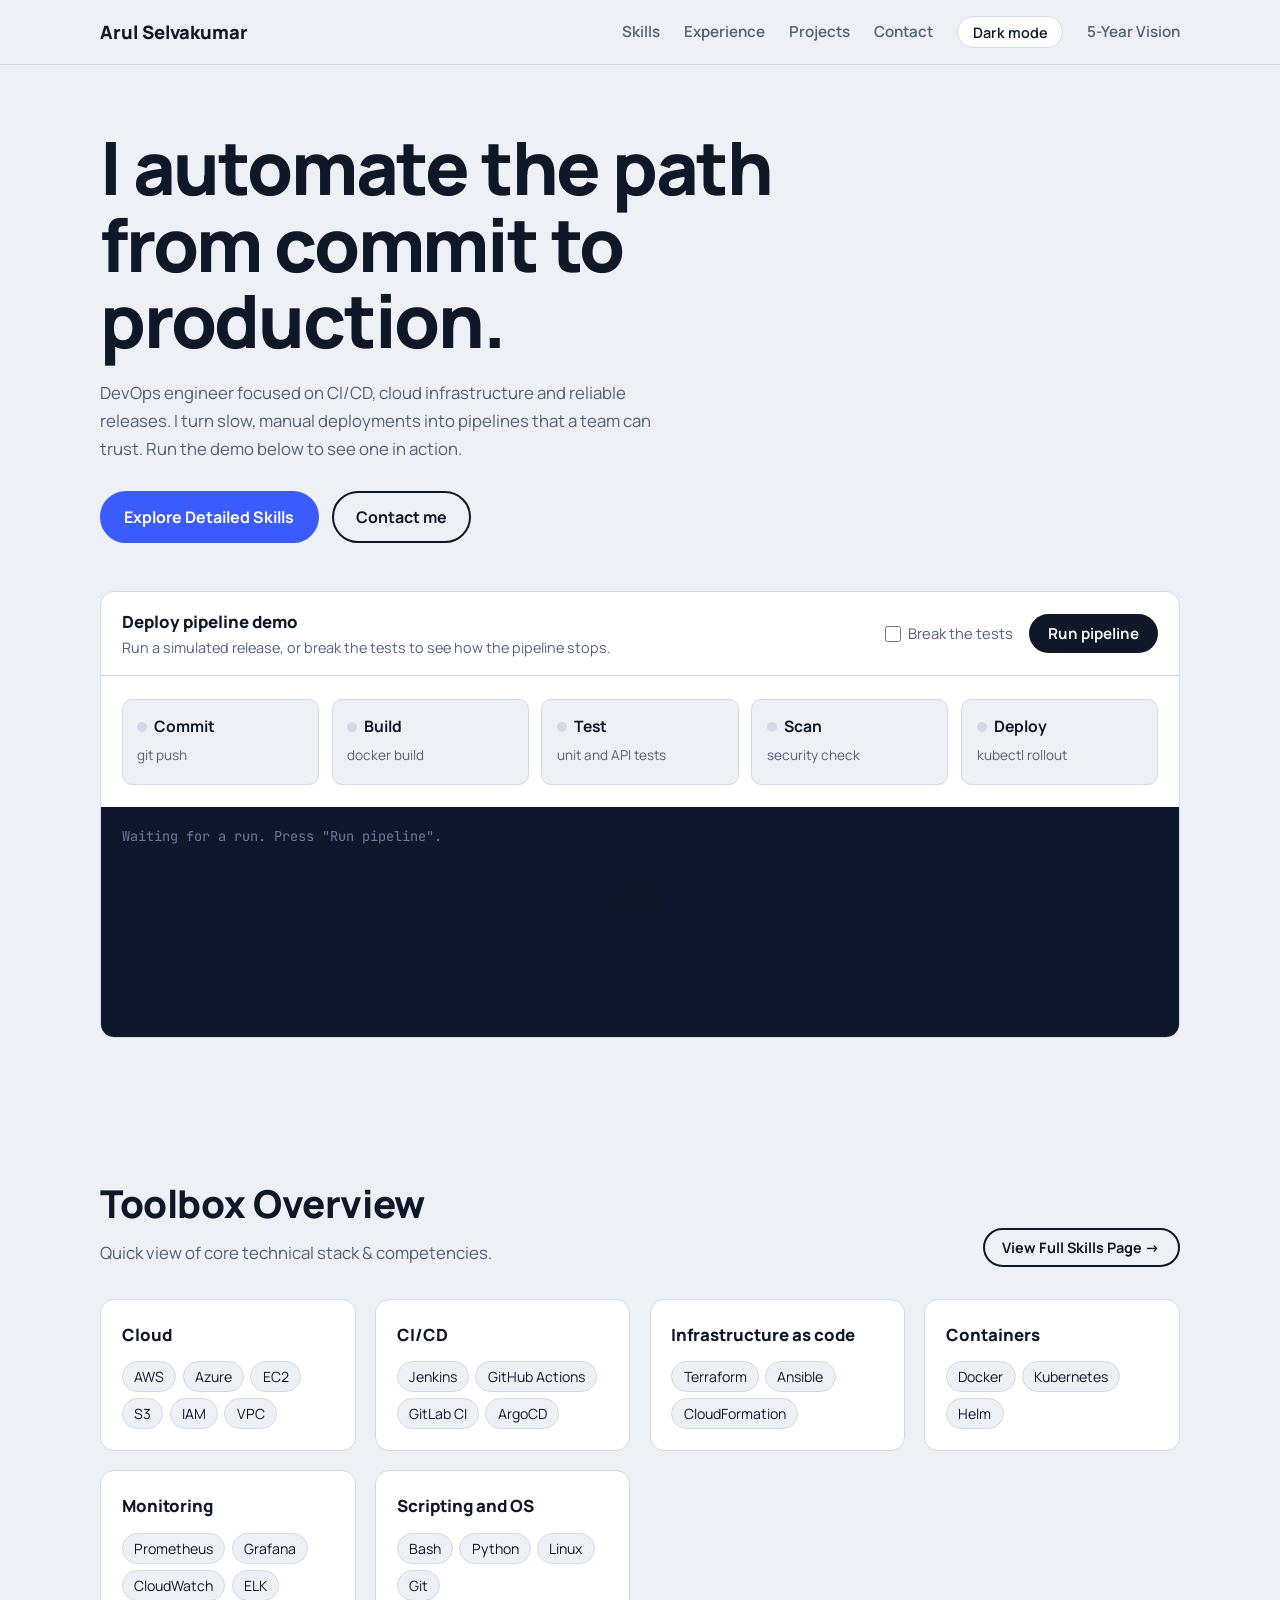
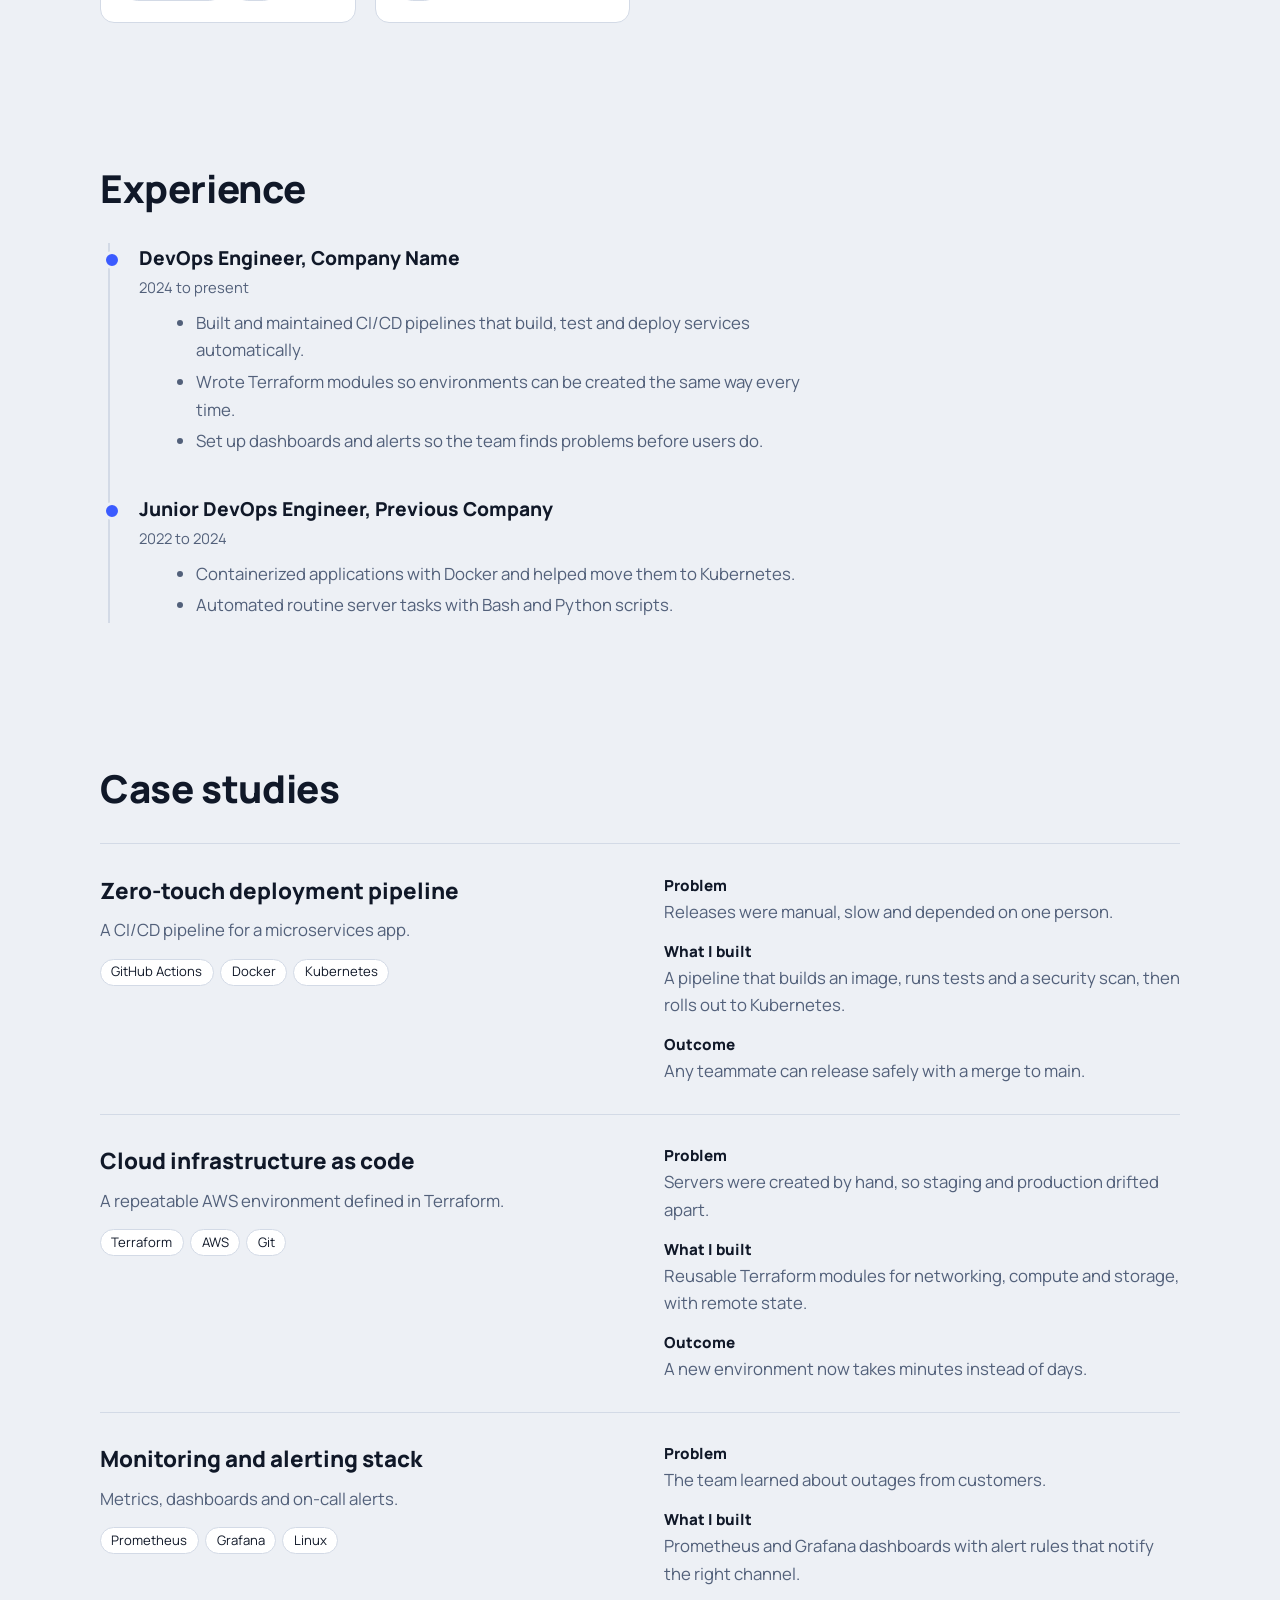
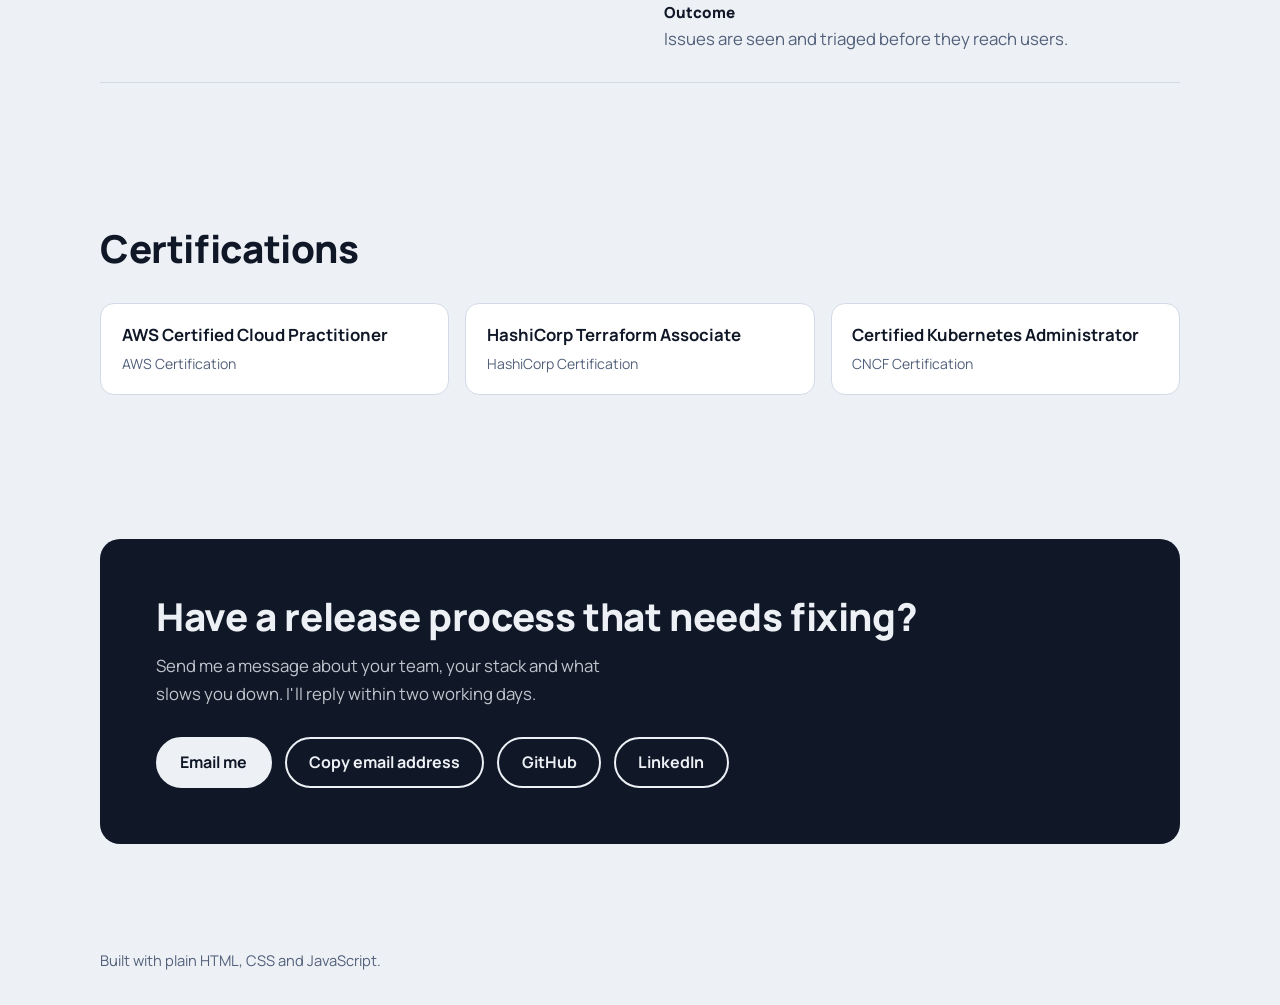
==== index.html @ d5ae449b "I added a 5 year roadmap to the portfolio" ====
<!DOCTYPE html>
<html lang="en">
<head>
  <meta charset="UTF-8" />
  <meta name="viewport" content="width=device-width, initial-scale=1" />
  <title>Arul Selvakumar | DevOps Engineer</title>

  <!-- Google Fonts: Manrope & JetBrains Mono -->
  <link rel="preconnect" href="https://fonts.googleapis.com" />
  <link rel="preconnect" href="https://fonts.gstatic.com" crossorigin />
  <link href="https://fonts.googleapis.com/css2?family=JetBrains+Mono:wght@400;500&family=Manrope:wght@400;500;600;800&display=swap" rel="stylesheet" />

  <!-- External Stylesheet -->
  <link rel="stylesheet" href="style.css" />
</head>

<body>
  <header>
    <div class="wrap bar">
      <a class="logo" href="index.html" id="logoName">Arul Selvakumar</a>
      <nav>
        <a class="hide-sm" href="skills.html">Skills</a>
        <a class="hide-sm" href="#experience">Experience</a>
        <a class="hide-sm" href="#projects">Projects</a>
        <a class="hide-sm" href="#contact">Contact</a>
        <button class="icon-btn" id="themeBtn" aria-label="Switch between light and dark theme">Dark mode</button>
        <a href="five-year-roadmap/five-year-roadmap.html">5-Year Vision</a>
      </nav>
    </div>
  </header>

  <main id="top">
    <!-- HERO + PIPELINE -->
    <section class="hero">
      <div class="wrap">
        <h1>I automate the path from commit to production.</h1>
        <p class="lead">DevOps engineer focused on CI/CD, cloud infrastructure and reliable releases. I turn slow, manual deployments into pipelines that a team can trust. Run the demo below to see one in action.</p>
        <div class="actions">
          <a class="btn primary" href="skills.html">Explore Detailed Skills</a>
          <a class="btn ghost" href="#contact">Contact me</a>
        </div>

        <div class="pipeline">
          <div class="pipe-head">
            <div>
              <h3>Deploy pipeline demo</h3>
              <p>Run a simulated release, or break the tests to see how the pipeline stops.</p>
            </div>
            <div class="pipe-controls">
              <label><input type="checkbox" id="breakTests" /> Break the tests</label>
              <button class="run" id="runBtn">Run pipeline</button>
            </div>
          </div>
          <ol class="stages" id="stages"></ol>
          <div class="log" id="log" role="log" aria-live="polite"><span class="log-empty">Waiting for a run. Press "Run pipeline".</span></div>
        </div>
      </div>
    </section>

    <!-- SKILLS OVERVIEW -->
    <section id="skills">
      <div class="wrap">
        <div style="display: flex; justify-content: space-between; align-items: flex-end; margin-bottom: 2rem;">
          <div>
            <h2>Toolbox Overview</h2>
            <p style="color: var(--muted); margin-top: -1.2rem;">Quick view of core technical stack & competencies.</p>
          </div>
          <a href="skills.html" class="btn ghost" style="padding: 0.5rem 1.1rem; font-size: 0.9rem;">View Full Skills Page &rarr;</a>
        </div>
        <div class="skills" id="skillGrid"></div>
      </div>
    </section>

    <!-- EXPERIENCE -->
    <section id="experience">
      <div class="wrap">
        <h2>Experience</h2>
        <div class="timeline" id="timeline"></div>
      </div>
    </section>

    <!-- PROJECTS -->
    <section id="projects">
      <div class="wrap">
        <h2>Case studies</h2>
        <div id="caseList"></div>
      </div>
    </section>

    <!-- CERTIFICATIONS -->
    <section id="certs">
      <div class="wrap">
        <h2>Certifications</h2>
        <div class="certs" id="certGrid"></div>
      </div>
    </section>

    <!-- CONTACT -->
    <section id="contact">
      <div class="wrap">
        <div class="contact-box">
          <h2>Have a release process that needs fixing?</h2>
          <p>Send me a message about your team, your stack and what slows you down. I'll reply within two working days.</p>
          <div class="actions">
            <a class="btn primary" id="mailBtn" href="mailto:you@example.com">Email me</a>
            <button class="btn ghost" id="copyBtn">Copy email address</button>
            <a class="btn ghost" href="https://github.com/your-username" target="_blank" rel="noopener">GitHub</a>
            <a class="btn ghost" href="https://linkedin.com/in/your-username" target="_blank" rel="noopener">LinkedIn</a>
          </div>
        </div>
      </div>
    </section>
  </main>

  <footer><div class="wrap">Built with plain HTML, CSS and JavaScript.</div></footer>
  <div class="toast" id="toast" role="status" aria-live="polite"></div>

  <!-- Shared Theme JS -->
  <script src="theme.js"></script>

  <!-- Page Logic Script -->
  <script>
    const profile = { name: "Arul Selvakumar", email: "you@example.com" };

    const skills = [
      { group: "Cloud", items: ["AWS", "Azure", "EC2", "S3", "IAM", "VPC"] },
      { group: "CI/CD", items: ["Jenkins", "GitHub Actions", "GitLab CI", "ArgoCD"] },
      { group: "Infrastructure as code", items: ["Terraform", "Ansible", "CloudFormation"] },
      { group: "Containers", items: ["Docker", "Kubernetes", "Helm"] },
      { group: "Monitoring", items: ["Prometheus", "Grafana", "CloudWatch", "ELK"] },
      { group: "Scripting and OS", items: ["Bash", "Python", "Linux", "Git"] }
    ];

    const jobs = [
      {
        role: "DevOps Engineer", company: "Company Name", when: "2024 to present",
        points: [
          "Built and maintained CI/CD pipelines that build, test and deploy services automatically.",
          "Wrote Terraform modules so environments can be created the same way every time.",
          "Set up dashboards and alerts so the team finds problems before users do."
        ]
      },
      {
        role: "Junior DevOps Engineer", company: "Previous Company", when: "2022 to 2024",
        points: [
          "Containerized applications with Docker and helped move them to Kubernetes.",
          "Automated routine server tasks with Bash and Python scripts."
        ]
      }
    ];

    const cases = [
      {
        title: "Zero-touch deployment pipeline",
        summary: "A CI/CD pipeline for a microservices app.",
        problem: "Releases were manual, slow and depended on one person.",
        solution: "A pipeline that builds an image, runs tests and a security scan, then rolls out to Kubernetes.",
        result: "Any teammate can release safely with a merge to main.",
        tags: ["GitHub Actions", "Docker", "Kubernetes"]
      },
      {
        title: "Cloud infrastructure as code",
        summary: "A repeatable AWS environment defined in Terraform.",
        problem: "Servers were created by hand, so staging and production drifted apart.",
        solution: "Reusable Terraform modules for networking, compute and storage, with remote state.",
        result: "A new environment now takes minutes instead of days.",
        tags: ["Terraform", "AWS", "Git"]
      },
      {
        title: "Monitoring and alerting stack",
        summary: "Metrics, dashboards and on-call alerts.",
        problem: "The team learned about outages from customers.",
        solution: "Prometheus and Grafana dashboards with alert rules that notify the right channel.",
        result: "Issues are seen and triaged before they reach users.",
        tags: ["Prometheus", "Grafana", "Linux"]
      }
    ];

    const certs = [
      { name: "AWS Certified Cloud Practitioner", meta: "AWS Certification" },
      { name: "HashiCorp Terraform Associate", meta: "HashiCorp Certification" },
      { name: "Certified Kubernetes Administrator", meta: "CNCF Certification" }
    ];

    /* Render Content */
    document.title = `${profile.name} | DevOps Engineer`;
    document.getElementById("logoName").textContent = profile.name;
    document.getElementById("mailBtn").href = "mailto:" + profile.email;

    document.getElementById("skillGrid").innerHTML = skills.map(s => `
      <div class="skill-group">
        <h3>${s.group}</h3>
        <ul>${s.items.map(i => `<li>${i}</li>`).join("")}</ul>
      </div>`).join("");

    document.getElementById("timeline").innerHTML = jobs.map(j => `
      <article class="job">
        <h3>${j.role}, ${j.company}</h3>
        <div class="when">${j.when}</div>
        <ul>${j.points.map(p => `<li>${p}</li>`).join("")}</ul>
      </article>`).join("");

    document.getElementById("caseList").innerHTML = cases.map(c => `
      <article class="case">
        <div>
          <h3>${c.title}</h3>
          <p>${c.summary}</p>
          <div class="tags">${c.tags.map(t => `<span class="tag">${t}</span>`).join("")}</div>
        </div>
        <dl>
          <div><dt>Problem</dt><dd>${c.problem}</dd></div>
          <div><dt>What I built</dt><dd>${c.solution}</dd></div>
          <div><dt>Outcome</dt><dd>${c.result}</dd></div>
        </dl>
      </article>`).join("");

    document.getElementById("certGrid").innerHTML = certs.map(c => `
      <div class="cert"><b>${c.name}</b><br><small>${c.meta}</small></div>`).join("");

    /* Pipeline Runner Logic */
    const stages = [
      { name: "Commit", note: "git push", logs: ["Push received on branch main", "Webhook triggered the pipeline"] },
      { name: "Build", note: "docker build", logs: ["Pulling base image", "Installing dependencies", "Image built: app:1.4.2"] },
      { name: "Test", note: "unit and API tests", logs: ["Running 48 unit tests", "Running 12 API tests"], failLog: "3 tests failed: checkout_total, login_timeout, cart_empty" },
      { name: "Scan", note: "security check", logs: ["Scanning image for vulnerabilities", "No critical issues found"] },
      { name: "Deploy", note: "kubectl rollout", logs: ["Applying manifests to the cluster", "Rolling update: 3 of 3 pods ready", "Health check passed"] }
    ];

    const stageList = document.getElementById("stages");
    const logBox = document.getElementById("log");
    const runBtn = document.getElementById("runBtn");
    const breakBox = document.getElementById("breakTests");

    function drawStages() {
      stageList.innerHTML = stages.map((s, i) => `
        <li class="stage" data-state="idle" id="stage-${i}">
          <b><span class="dot"></span>${s.name}</b>
          <span>${s.note}</span>
        </li>`).join("");
    }

    const sleep = ms => new Promise(r => setTimeout(r, ms));
    let startTime = 0;

    function log(text, kind = "") {
      const secs = ((Date.now() - startTime) / 1000).toFixed(1).padStart(4, "0");
      const line = document.createElement("div");
      line.innerHTML = `<span class="t">[${secs}s]</span><span class="${kind}">${text}</span>`;
      logBox.appendChild(line);
      logBox.scrollTop = logBox.scrollHeight;
    }

    const setState = (i, state) => document.getElementById("stage-" + i).dataset.state = state;

    async function runPipeline() {
      runBtn.disabled = true;
      drawStages();
      logBox.innerHTML = "";
      startTime = Date.now();
      log("Pipeline started");

      for (let i = 0; i < stages.length; i++) {
        const s = stages[i];
        setState(i, "running");
        log(`Stage: ${s.name}`, "warn");

        for (const line of s.logs) { await sleep(450); log(line); }

        if (s.name === "Test" && breakBox.checked) {
          await sleep(450);
          log(s.failLog, "err");
          setState(i, "failed");
          for (let j = i + 1; j < stages.length; j++) setState(j, "skipped");
          log("Pipeline stopped. Nothing was deployed.", "err");
          log("Alert sent to the on-call channel", "warn");
          runBtn.disabled = false;
          return;
        }
        await sleep(300);
        setState(i, "success");
        log(`${s.name} passed`, "ok");
      }
      log("Release complete. Version 1.4.2 is live.", "ok");
      runBtn.disabled = false;
    }

    runBtn.addEventListener("click", runPipeline);
    drawStages();

    /* Copy Email Toast */
    const toast = document.getElementById("toast");
    function showToast(msg) {
      toast.textContent = msg;
      toast.classList.add("show");
      setTimeout(() => toast.classList.remove("show"), 2200);
    }
    document.getElementById("copyBtn").addEventListener("click", async () => {
      try {
        await navigator.clipboard.writeText(profile.email);
        showToast("Email address copied");
      } catch (e) {
        showToast("Copy failed. Please copy it manually: " + profile.email);
      }
    });
  </script>
</body>
</html>
---- style.css ----
/* ---------- 1. Design tokens ---------- */
:root {
  --bg: #EDF0F5;
  --surface: #FFFFFF;
  --ink: #101828;
  --muted: #52607A;
  --line: #D3DAE6;
  --brand: #3B5BFF;
  --brand-light: #EEF2FF;
  --ok: #12A150;
  --warn: #E8A317;
  --bad: #D92D20;
  --log-bg: #0F172A;
  --log-ink: #D6E2F5;
  --radius: 14px;
  --sans: "Manrope", "Segoe UI", system-ui, sans-serif;
  --mono: "JetBrains Mono", ui-monospace, Consolas, monospace;
}
[data-theme="dark"] {
  --bg: #0B1120;
  --surface: #131C31;
  --ink: #E6ECF8;
  --muted: #96A3C0;
  --line: #25314F;
  --brand: #8AA0FF;
  --brand-light: #1E293B;
  --log-bg: #060B17;
}

/* ---------- 2. Base ---------- */
* { box-sizing: border-box; margin: 0; }
html { scroll-behavior: smooth; }
body { background: var(--bg); color: var(--ink); font-family: var(--sans); font-size: 1.05rem; line-height: 1.65; transition: background .3s, color .3s; }
a { color: inherit; }
:focus-visible { outline: 3px solid var(--brand); outline-offset: 3px; border-radius: 6px; }
.wrap { width: min(1080px, 100% - 2.5rem); margin-inline: auto; }
section { padding-block: 4.5rem; }
h2 { font-size: clamp(1.7rem, 4vw, 2.4rem); font-weight: 800; line-height: 1.15; margin-bottom: 2rem; letter-spacing: -0.01em; }
h3 { font-weight: 800; }

/* ---------- 3. Header ---------- */
header { position: sticky; top: 0; z-index: 10; background: color-mix(in srgb, var(--bg) 88%, transparent); backdrop-filter: blur(10px); border-bottom: 1px solid var(--line); }
.bar { display: flex; align-items: center; justify-content: space-between; height: 64px; }
.logo { font-weight: 800; text-decoration: none; font-size: 1.15rem; }
nav { display: flex; align-items: center; gap: 1.5rem; }
nav a { text-decoration: none; color: var(--muted); font-weight: 600; font-size: .95rem; }
nav a:hover, nav a.active { color: var(--ink); }
nav a.active { border-bottom: 2px solid var(--brand); padding-bottom: 2px; }
.icon-btn { border: 1px solid var(--line); background: var(--surface); color: var(--ink); border-radius: 999px; padding: .35rem .9rem; font: 600 .9rem var(--sans); cursor: pointer; }

/* ---------- 4. Hero ---------- */
.hero { padding-top: 4rem; }
.hero h1 { font-size: clamp(2.4rem, 6.5vw, 4.6rem); font-weight: 800; line-height: 1.04; letter-spacing: -0.03em; max-width: 16ch; }
.hero .lead { color: var(--muted); max-width: 56ch; margin-top: 1.3rem; }
.actions { display: flex; flex-wrap: wrap; gap: .8rem; margin-top: 1.8rem; }
.btn { display: inline-block; text-decoration: none; cursor: pointer; font: 700 1rem var(--sans); padding: .8rem 1.4rem; border-radius: 999px; border: 2px solid var(--ink); transition: transform .15s; }
.btn:hover { transform: translateY(-2px); }
.btn.primary { background: var(--brand); border-color: var(--brand); color: #fff; }
[data-theme="dark"] .btn.primary { color: #0B1120; }
.btn.ghost { background: transparent; color: var(--ink); }

/* ---------- 5. Pipeline runner ---------- */
.pipeline { margin-top: 3rem; background: var(--surface); border: 1px solid var(--line); border-radius: var(--radius); overflow: hidden; }
.pipe-head { display: flex; flex-wrap: wrap; gap: 1rem; align-items: center; justify-content: space-between; padding: 1rem 1.3rem; border-bottom: 1px solid var(--line); }
.pipe-head h3 { font-size: 1.05rem; }
.pipe-head p { color: var(--muted); font-size: .9rem; }
.pipe-controls { display: flex; align-items: center; gap: 1rem; flex-wrap: wrap; }
.pipe-controls label { display: flex; gap: .4rem; align-items: center; font-size: .92rem; color: var(--muted); cursor: pointer; }
.pipe-controls input { accent-color: var(--bad); width: 1rem; height: 1rem; }
.run { background: var(--ink); color: var(--bg); border: 0; border-radius: 999px; padding: .55rem 1.2rem; font: 700 .95rem var(--sans); cursor: pointer; }
.run:disabled { opacity: .5; cursor: wait; }

.stages { list-style: none; padding: 1.4rem 1.3rem; display: grid; grid-template-columns: repeat(5, 1fr); gap: .8rem; }
.stage { position: relative; padding: .9rem .9rem 1rem; border: 1.5px solid var(--line); border-radius: 10px; background: var(--bg); transition: border-color .25s, background .25s; }
.stage b { display: block; font-size: .98rem; }
.stage span { font-size: .85rem; color: var(--muted); }
.stage .dot { display: inline-block; width: 10px; height: 10px; border-radius: 50%; background: var(--line); margin-right: .45rem; }
.stage[data-state="running"] { border-color: var(--warn); }
.stage[data-state="running"] .dot { background: var(--warn); animation: pulse 1s infinite; }
.stage[data-state="success"] { border-color: var(--ok); }
.stage[data-state="success"] .dot { background: var(--ok); }
.stage[data-state="failed"] { border-color: var(--bad); background: color-mix(in srgb, var(--bad) 8%, var(--bg)); }
.stage[data-state="failed"] .dot { background: var(--bad); }
.stage[data-state="skipped"] { opacity: .5; }
@keyframes pulse { 50% { opacity: .3; } }

.log { background: var(--log-bg); color: var(--log-ink); font: 400 .85rem/1.7 var(--mono); padding: 1.1rem 1.3rem; height: 230px; overflow-y: auto; }
.log .t { color: #6B7A99; margin-right: .7rem; }
.log .ok { color: #4ADE80; } .log .err { color: #F87171; } .log .warn { color: #FBBF24; }
.log-empty { color: #6B7A99; }

/* ---------- 6. Skills (Home overview) ---------- */
.skills { display: grid; grid-template-columns: repeat(auto-fit, minmax(220px, 1fr)); gap: 1.2rem; }
.skill-group { background: var(--surface); border: 1px solid var(--line); border-radius: var(--radius); padding: 1.3rem; }
.skill-group h3 { font-size: 1.05rem; margin-bottom: .8rem; }
.skill-group ul { list-style: none; padding: 0; display: flex; flex-wrap: wrap; gap: .4rem; }
.skill-group li { font-size: .88rem; padding: .18rem .7rem; border: 1px solid var(--line); border-radius: 999px; background: var(--bg); }

/* ---------- 7. Detailed Skills Page Specific Styles ---------- */
.page-header { padding-top: 3.5rem; padding-bottom: 2rem; border-bottom: 1px solid var(--line); margin-bottom: 2.5rem; }
.page-header h1 { font-size: clamp(2.2rem, 5vw, 3.5rem); font-weight: 800; letter-spacing: -0.02em; }
.page-header p { color: var(--muted); max-width: 65ch; margin-top: 0.8rem; font-size: 1.1rem; }

.skills-stats { display: grid; grid-template-columns: repeat(auto-fit, minmax(180px, 1fr)); gap: 1.2rem; margin-block: 2rem; }
.stat-card { background: var(--surface); border: 1px solid var(--line); border-radius: var(--radius); padding: 1.2rem 1.4rem; text-align: left; }
.stat-card .num { font-size: 2.2rem; font-weight: 800; color: var(--brand); line-height: 1.1; }
.stat-card .label { font-size: .9rem; color: var(--muted); font-weight: 600; margin-top: .3rem; }

.controls-bar { display: flex; flex-wrap: wrap; gap: 1rem; align-items: center; justify-content: space-between; margin-bottom: 2.5rem; background: var(--surface); border: 1px solid var(--line); padding: 1rem 1.2rem; border-radius: var(--radius); }
.filter-tags { display: flex; flex-wrap: wrap; gap: .5rem; }
.filter-btn { border: 1px solid var(--line); background: var(--bg); color: var(--ink); border-radius: 999px; padding: .4rem 1rem; font: 600 .88rem var(--sans); cursor: pointer; transition: all .2s; }
.filter-btn:hover, .filter-btn.active { background: var(--ink); color: var(--bg); border-color: var(--ink); }

.search-box { display: flex; align-items: center; gap: .5rem; background: var(--bg); border: 1px solid var(--line); border-radius: 999px; padding: .4rem .9rem; width: min(300px, 100%); }
.search-box input { border: 0; background: transparent; color: var(--ink); font: inherit; font-size: .9rem; width: 100%; outline: none; }

.skills-grid-detailed { display: grid; grid-template-columns: repeat(auto-fit, minmax(320px, 1fr)); gap: 1.5rem; }
.detail-card { background: var(--surface); border: 1px solid var(--line); border-radius: var(--radius); padding: 1.6rem; display: flex; flex-direction: column; justify-content: space-between; transition: transform .2s, border-color .2s; }
.detail-card:hover { transform: translateY(-3px); border-color: var(--brand); }
.card-top { margin-bottom: 1.2rem; }
.card-meta { display: flex; align-items: center; justify-content: space-between; margin-bottom: .8rem; }
.cat-badge { font-size: .78rem; font-weight: 700; text-transform: uppercase; letter-spacing: .05em; padding: .2rem .65rem; border-radius: 6px; background: color-mix(in srgb, var(--brand) 12%, var(--surface)); color: var(--brand); }
.level-badge { font-size: .8rem; font-weight: 600; color: var(--muted); }
.detail-card h3 { font-size: 1.35rem; margin-bottom: .4rem; }
.detail-card p { color: var(--muted); font-size: .95rem; margin-bottom: 1.2rem; }

.prof-wrapper { margin-block: 1rem; }
.prof-header { display: flex; justify-content: space-between; font-size: .85rem; font-weight: 600; color: var(--muted); margin-bottom: .4rem; }
.prof-bar { height: 7px; background: var(--line); border-radius: 999px; overflow: hidden; }
.prof-fill { height: 100%; background: var(--brand); border-radius: 999px; transition: width 0.6s ease; }

.sub-tags { display: flex; flex-wrap: wrap; gap: .4rem; margin-top: 1rem; }
.sub-tag { font-size: .82rem; font-weight: 500; padding: .2rem .65rem; border-radius: 999px; background: var(--bg); border: 1px solid var(--line); }

.code-box { margin-top: 1.2rem; background: var(--log-bg); color: var(--log-ink); border-radius: 8px; padding: .8rem 1rem; font: 400 .8rem/1.5 var(--mono); overflow-x: auto; }
.code-box .comment { color: #6B7A99; }
.code-box .kw { color: #8AA0FF; font-weight: 600; }
.code-box .str { color: #4ADE80; }

/* ---------- 8. Experience timeline ---------- */
.timeline { border-left: 2px solid var(--line); margin-left: .5rem; padding-left: 1.8rem; display: grid; gap: 2.2rem; }
.job { position: relative; }
.job::before { content: ""; position: absolute; left: calc(-1.8rem - 7px); top: .5rem; width: 12px; height: 12px; border-radius: 50%; background: var(--brand); border: 3px solid var(--bg); box-sizing: content-box; }
.job h3 { font-size: 1.2rem; }
.job .when { color: var(--muted); font-size: .92rem; }
.job ul { margin: .6rem 0 0 1.1rem; color: var(--muted); }
.job li { margin-bottom: .25rem; max-width: 62ch; }

/* ---------- 9. Case studies ---------- */
.case { display: grid; grid-template-columns: 1fr 1fr; gap: 1.5rem 3rem; padding: 1.8rem 0; border-top: 1px solid var(--line); }
.case:last-child { border-bottom: 1px solid var(--line); }
.case h3 { font-size: 1.4rem; margin-bottom: .4rem; }
.case p { color: var(--muted); }
.case dl { display: grid; gap: .8rem; }
.case dt { font-weight: 800; font-size: .95rem; }
.case dd { margin: 0; color: var(--muted); }
.tags { display: flex; flex-wrap: wrap; gap: .4rem; margin-top: .9rem; }
.tag { font-size: .82rem; padding: .12rem .65rem; border-radius: 999px; background: var(--surface); border: 1px solid var(--line); }

/* ---------- 10. Certifications and contact ---------- */
.certs { display: grid; grid-template-columns: repeat(auto-fit, minmax(240px, 1fr)); gap: 1rem; }
.cert { background: var(--surface); border: 1px solid var(--line); border-radius: var(--radius); padding: 1.1rem 1.3rem; }
.cert small { color: var(--muted); }
.contact-box { background: var(--ink); color: var(--bg); border-radius: 20px; padding: clamp(1.8rem, 5vw, 3.5rem); }
.contact-box h2 { margin-bottom: .8rem; }
.contact-box p { opacity: .8; max-width: 48ch; }
.contact-box .actions .btn { border-color: var(--bg); }
.contact-box .btn.primary { background: var(--bg); color: var(--ink); }
.contact-box .btn.ghost { color: var(--bg); }
footer { padding: 2rem 0; color: var(--muted); font-size: .92rem; }

.toast { position: fixed; bottom: 1.5rem; left: 50%; transform: translate(-50%, 150%); background: var(--ink); color: var(--bg); padding: .8rem 1.3rem; border-radius: 999px; transition: transform .3s; z-index: 20; }
.toast.show { transform: translate(-50%, 0); }

/* ---------- 11. Responsive ---------- */
@media (max-width: 860px) { .stages { grid-template-columns: 1fr 1fr; } .case { grid-template-columns: 1fr; gap: 1rem; } .controls-bar { flex-direction: column; align-items: stretch; } }
@media (max-width: 640px) { nav a.hide-sm { display: none; } section { padding-block: 3.2rem; } .stages { grid-template-columns: 1fr; } .skills-grid-detailed { grid-template-columns: 1fr; } }
@media (prefers-reduced-motion: reduce) { * { animation: none !important; transition: none !important; } html { scroll-behavior: auto; } }
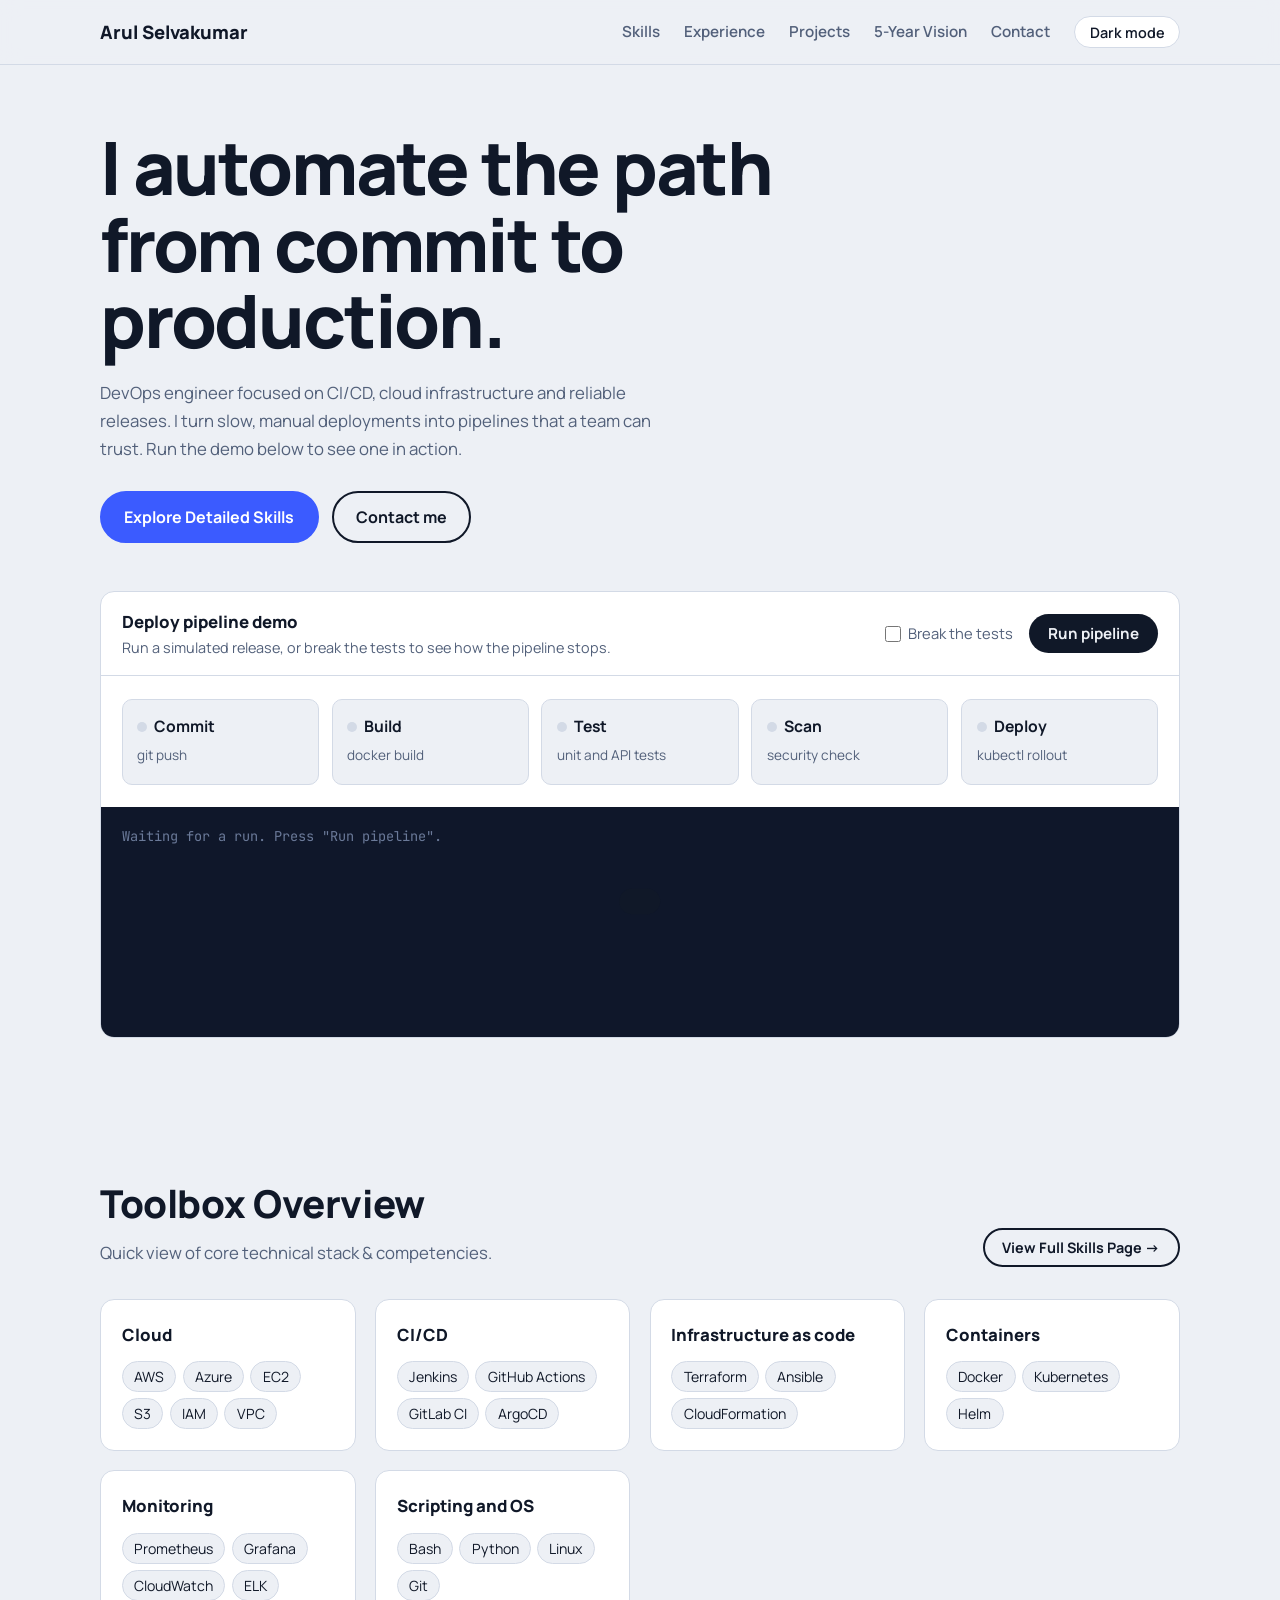
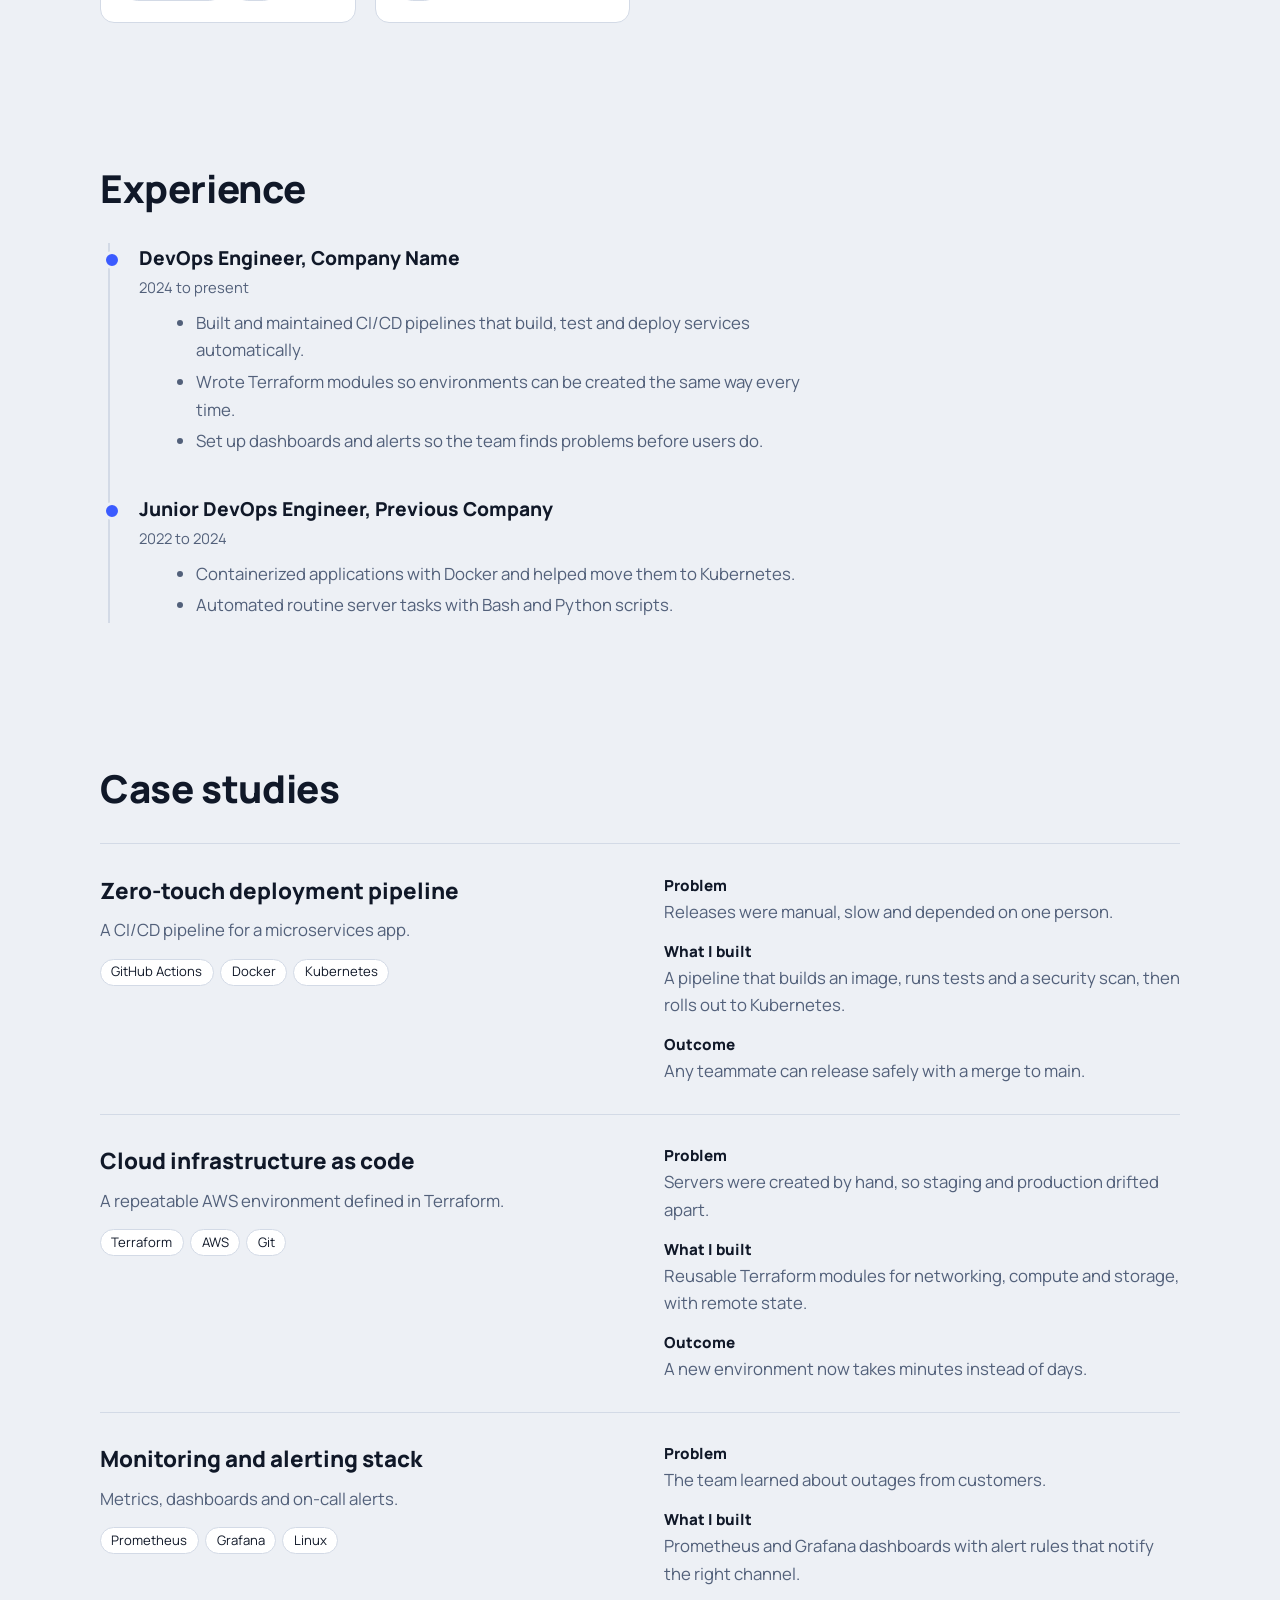
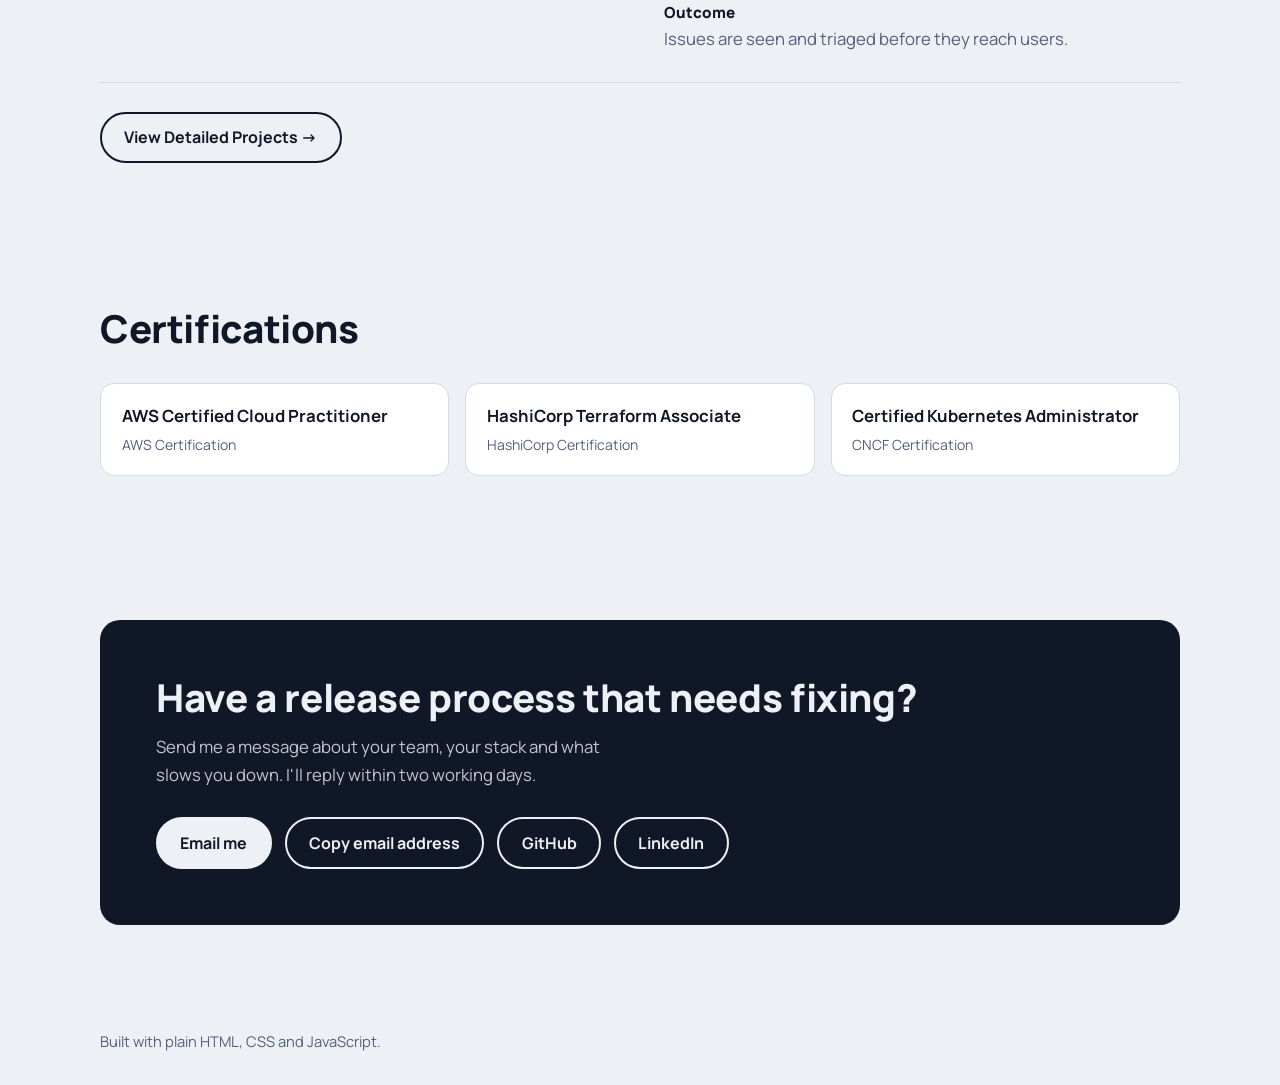
==== commit 83ec1437: "I have modified the 5 year roadmap and added the detailed project page" ====
--- a/index.html
+++ b/index.html
@@ -22,9 +22,9 @@
         <a class="hide-sm" href="skills.html">Skills</a>
         <a class="hide-sm" href="#experience">Experience</a>
         <a class="hide-sm" href="#projects">Projects</a>
+        <a href="five-year-roadmap/five-year-roadmap.html">5-Year Vision</a>
         <a class="hide-sm" href="#contact">Contact</a>
         <button class="icon-btn" id="themeBtn" aria-label="Switch between light and dark theme">Dark mode</button>
-        <a href="five-year-roadmap/five-year-roadmap.html">5-Year Vision</a>
       </nav>
     </div>
   </header>
@@ -84,6 +84,11 @@
       <div class="wrap">
         <h2>Case studies</h2>
         <div id="caseList"></div>
+        <div class="actions">
+      <a href="projects/projects.html" class="btn ghost">
+        View Detailed Projects &rarr;
+      </a>
+    </div>
       </div>
     </section>
 
--- a/style.css
+++ b/style.css
@@ -157,6 +157,57 @@
 .tags { display: flex; flex-wrap: wrap; gap: .4rem; margin-top: .9rem; }
 .tag { font-size: .82rem; padding: .12rem .65rem; border-radius: 999px; background: var(--surface); border: 1px solid var(--line); }
 
+/* ---------- Detailed Projects Page ---------- */
+
+.project-detail {
+  display: grid;
+  grid-template-columns: 70px 1fr;
+  gap: 1.5rem;
+  padding: 2.5rem 0;
+  border-top: 1px solid var(--line);
+}
+
+.project-detail:last-of-type {
+  border-bottom: 1px solid var(--line);
+}
+
+.project-number {
+  font: 500 1rem var(--mono);
+  color: var(--brand);
+  padding-top: .4rem;
+}
+
+.project-content h2 {
+  font-size: clamp(1.7rem, 4vw, 2.4rem);
+  margin-bottom: .7rem;
+}
+
+.project-summary {
+  color: var(--muted);
+  max-width: 65ch;
+}
+
+.project-sections {
+  display: grid;
+  grid-template-columns: repeat(3, 1fr);
+  gap: 2rem;
+  margin-top: 2rem;
+}
+
+.project-sections h3 {
+  font-size: .95rem;
+  margin-bottom: .35rem;
+}
+
+.project-sections p {
+  color: var(--muted);
+  font-size: .95rem;
+}
+
+.project-back {
+  margin-top: 2rem;
+}
+
 /* ---------- 10. Certifications and contact ---------- */
 .certs { display: grid; grid-template-columns: repeat(auto-fit, minmax(240px, 1fr)); gap: 1rem; }
 .cert { background: var(--surface); border: 1px solid var(--line); border-radius: var(--radius); padding: 1.1rem 1.3rem; }
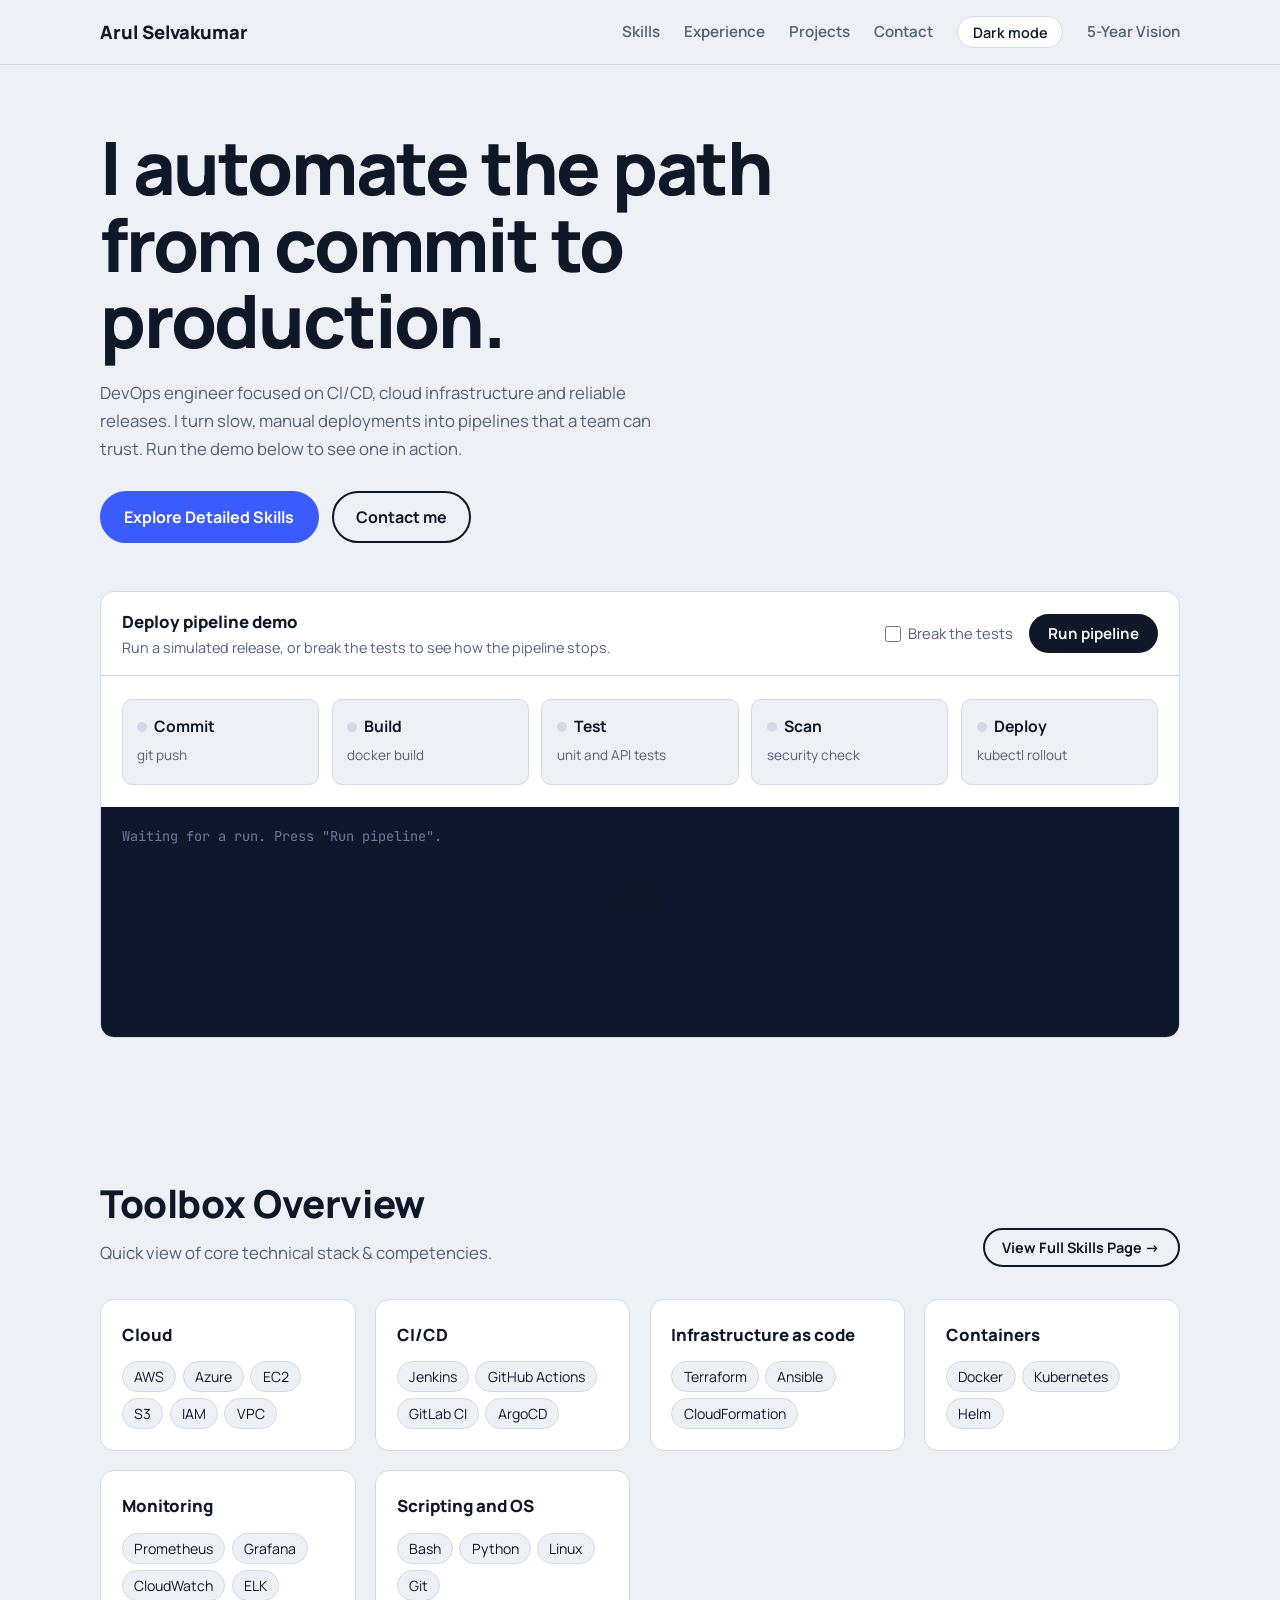
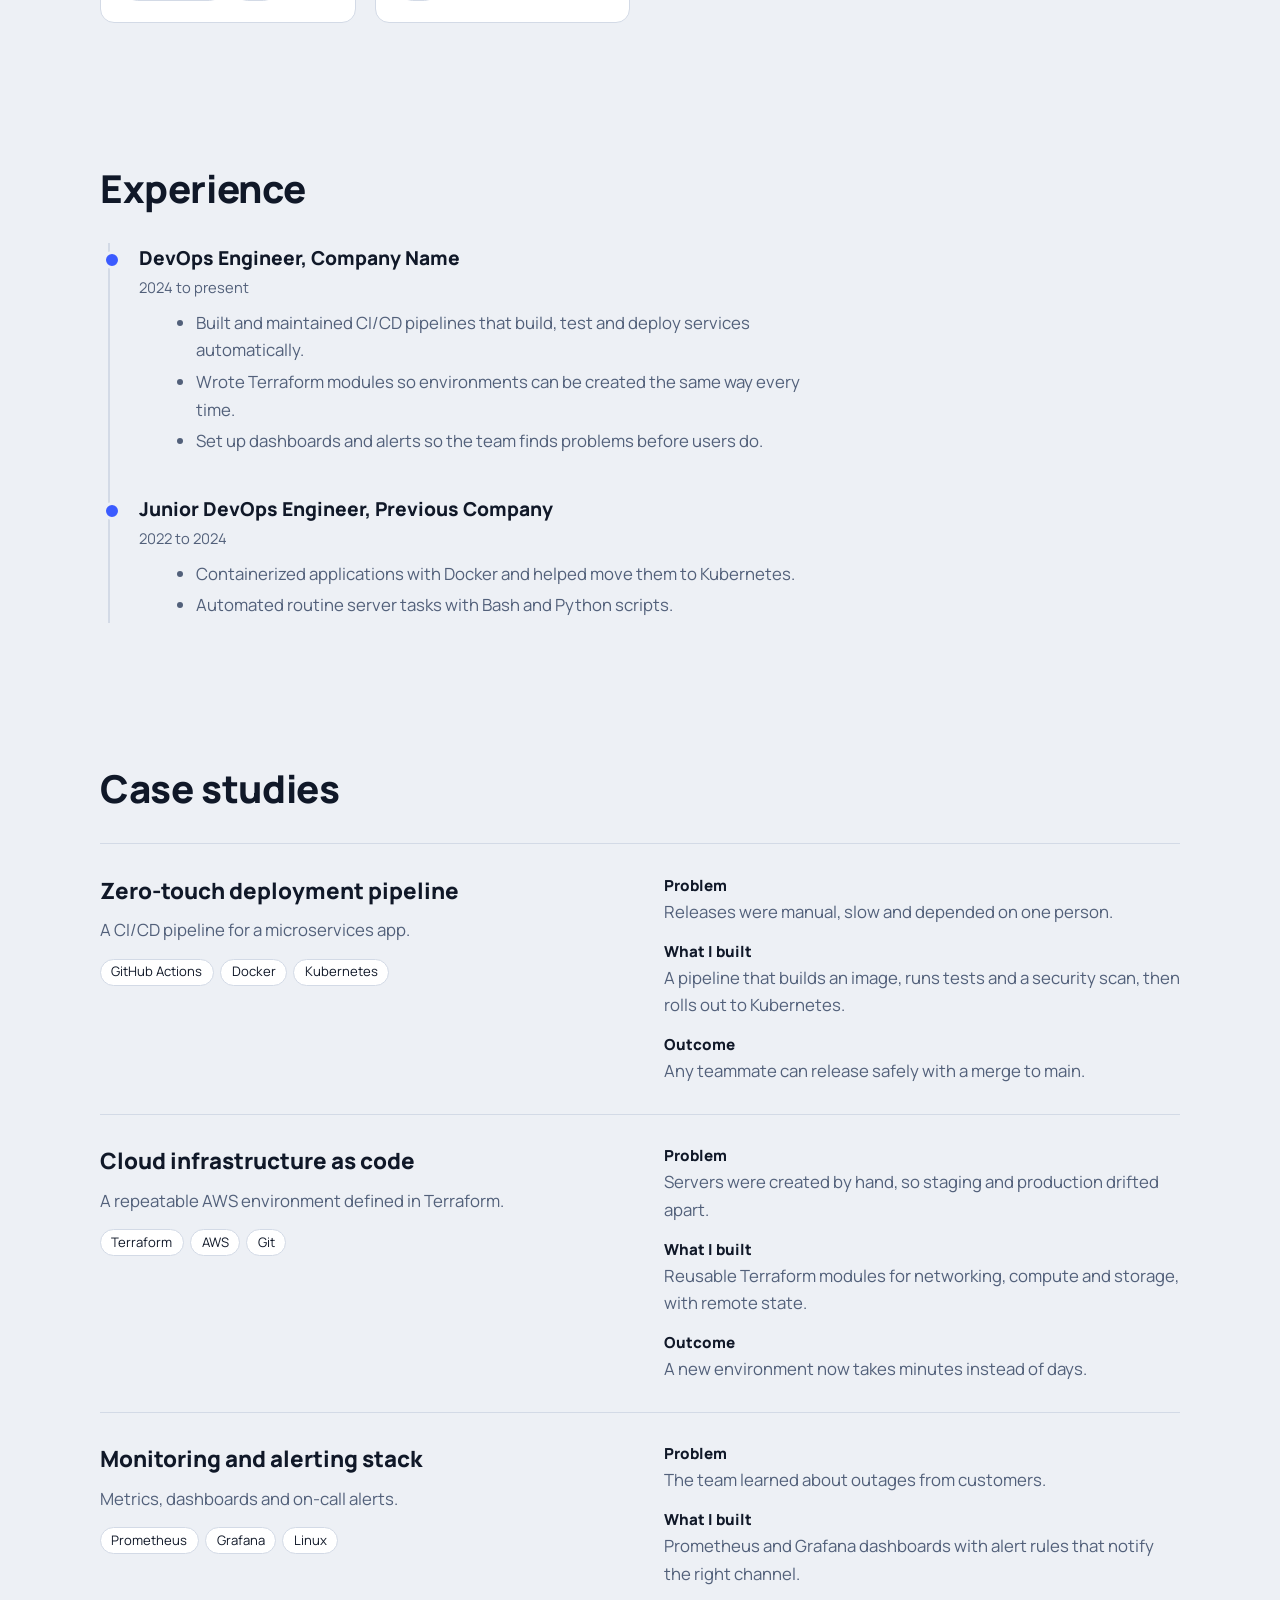
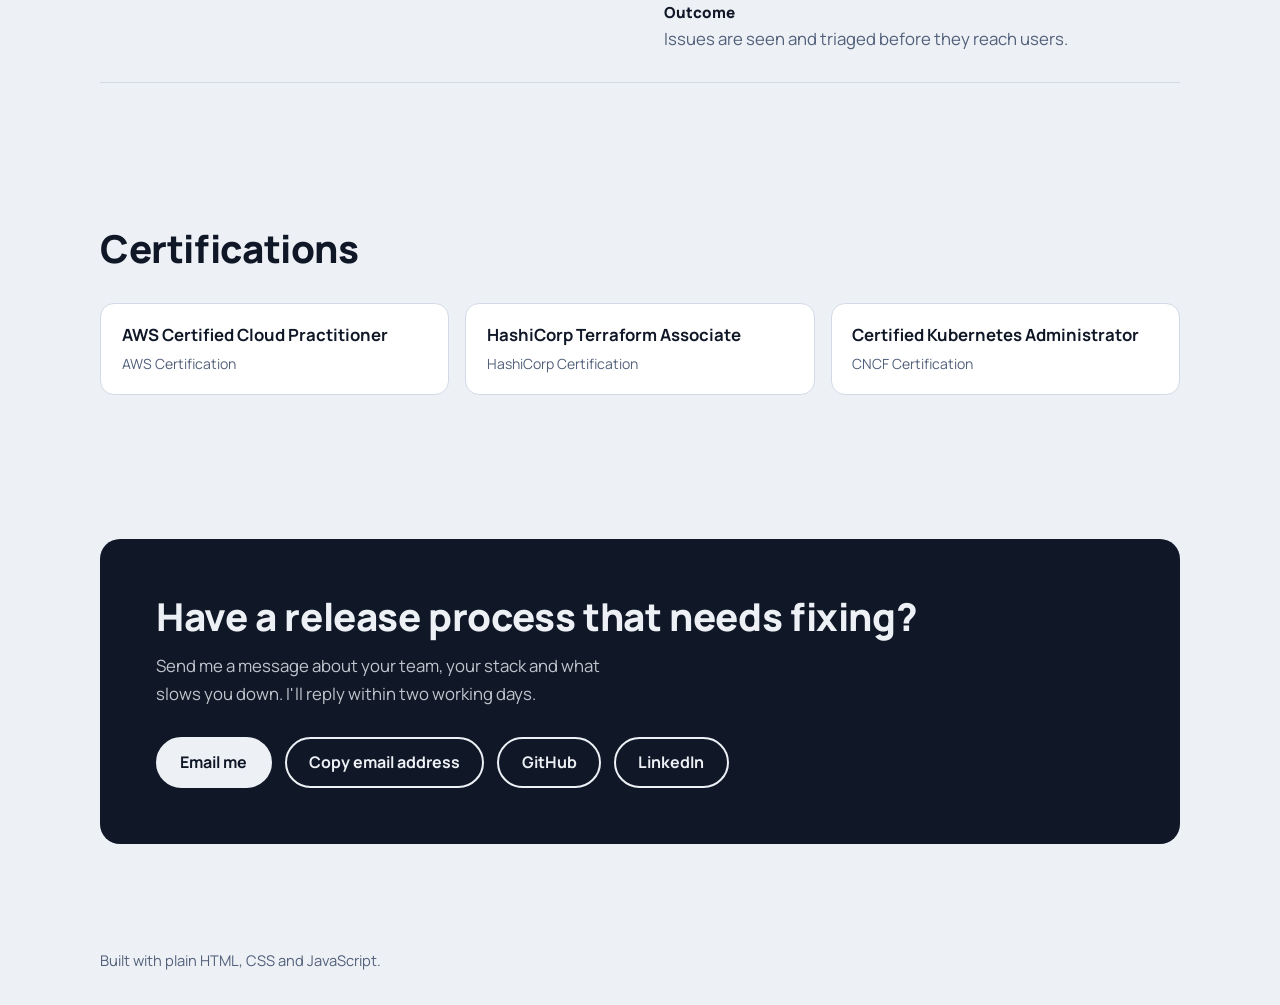
==== commit d798d0a0: "Adding a contact page" ====
--- a/index.html
+++ b/index.html
@@ -22,9 +22,9 @@
         <a class="hide-sm" href="skills.html">Skills</a>
         <a class="hide-sm" href="#experience">Experience</a>
         <a class="hide-sm" href="#projects">Projects</a>
+        <a class="hide-sm" href="contact.html">Contact</a>
+        <button class="icon-btn" id="themeBtn" aria-label="Switch between light and dark theme">Dark mode</button>
         <a href="five-year-roadmap/five-year-roadmap.html">5-Year Vision</a>
-        <a class="hide-sm" href="#contact">Contact</a>
-        <button class="icon-btn" id="themeBtn" aria-label="Switch between light and dark theme">Dark mode</button>
       </nav>
     </div>
   </header>
@@ -84,11 +84,6 @@
       <div class="wrap">
         <h2>Case studies</h2>
         <div id="caseList"></div>
-        <div class="actions">
-      <a href="projects/projects.html" class="btn ghost">
-        View Detailed Projects &rarr;
-      </a>
-    </div>
       </div>
     </section>
 
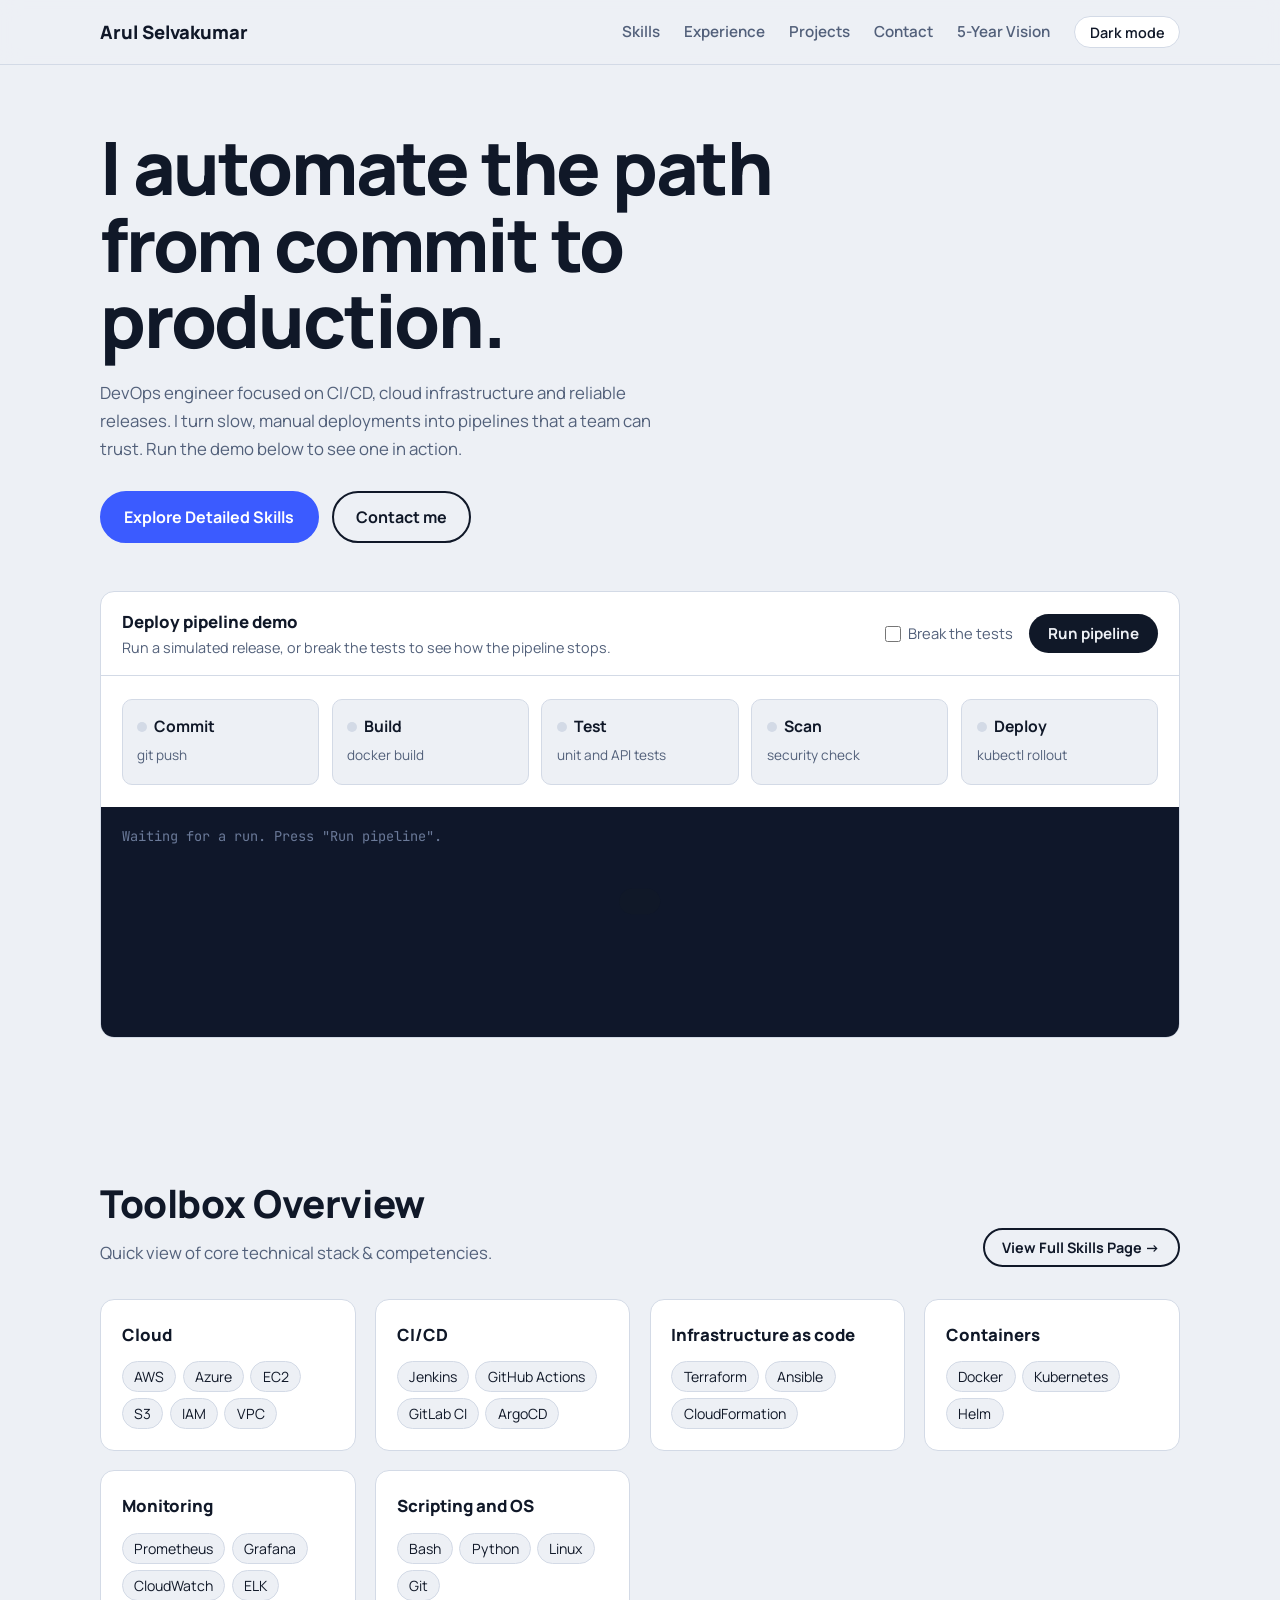
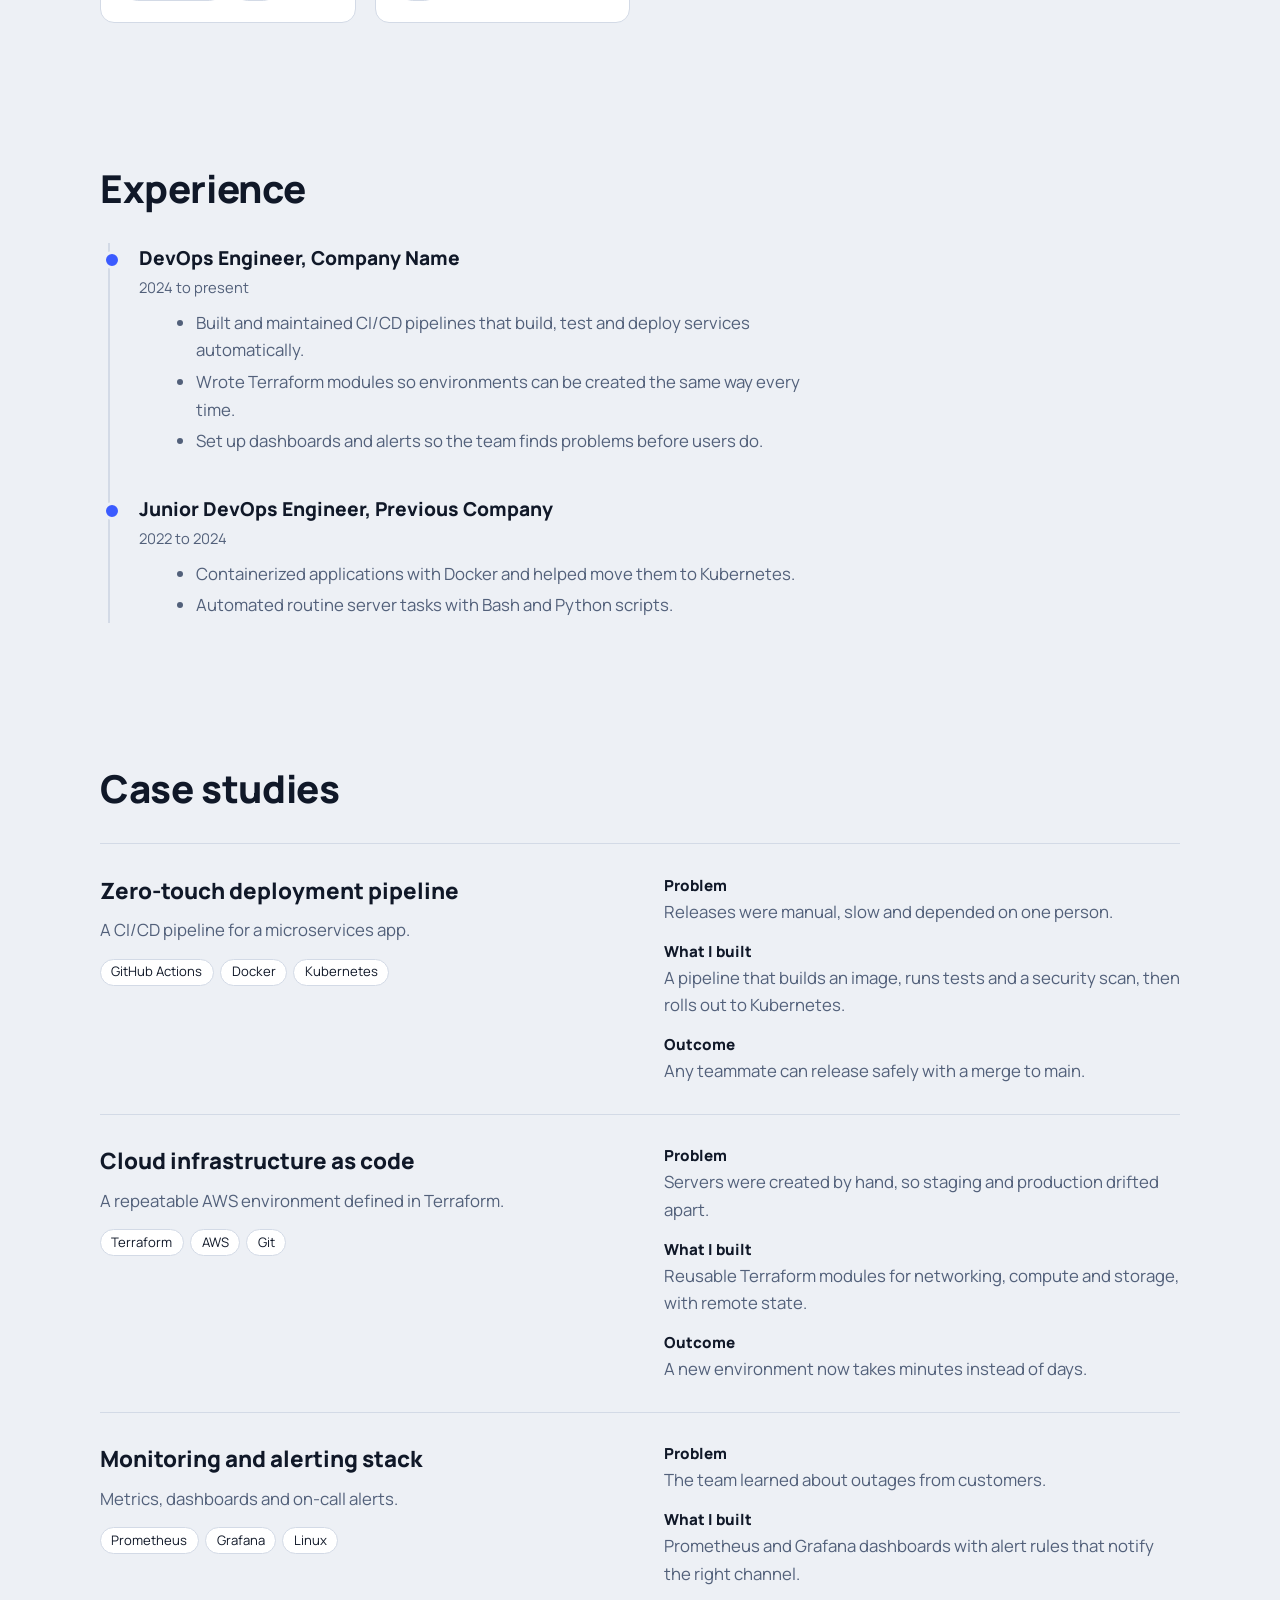
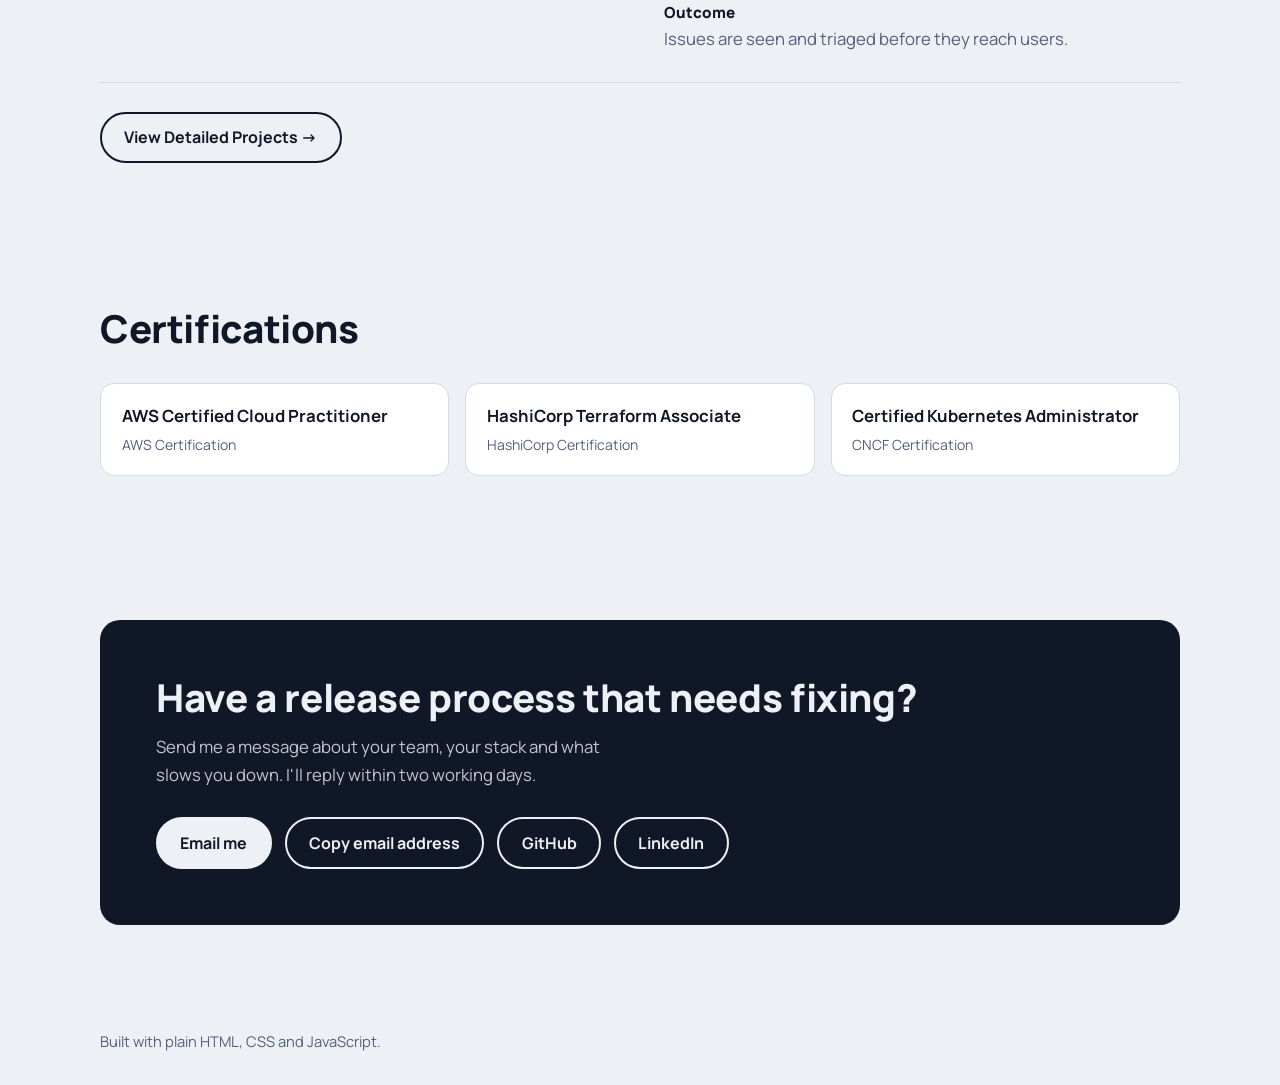
==== commit 8ce4a9d8: "Merge branch 'main' into features" ====
--- a/index.html
+++ b/index.html
@@ -22,9 +22,12 @@
         <a class="hide-sm" href="skills.html">Skills</a>
         <a class="hide-sm" href="#experience">Experience</a>
         <a class="hide-sm" href="#projects">Projects</a>
+
         <a class="hide-sm" href="contact.html">Contact</a>
+
+        <a href="five-year-roadmap/five-year-roadmap.html">5-Year Vision</a>
+
         <button class="icon-btn" id="themeBtn" aria-label="Switch between light and dark theme">Dark mode</button>
-        <a href="five-year-roadmap/five-year-roadmap.html">5-Year Vision</a>
       </nav>
     </div>
   </header>
@@ -84,6 +87,11 @@
       <div class="wrap">
         <h2>Case studies</h2>
         <div id="caseList"></div>
+        <div class="actions">
+      <a href="projects/projects.html" class="btn ghost">
+        View Detailed Projects &rarr;
+      </a>
+    </div>
       </div>
     </section>
 
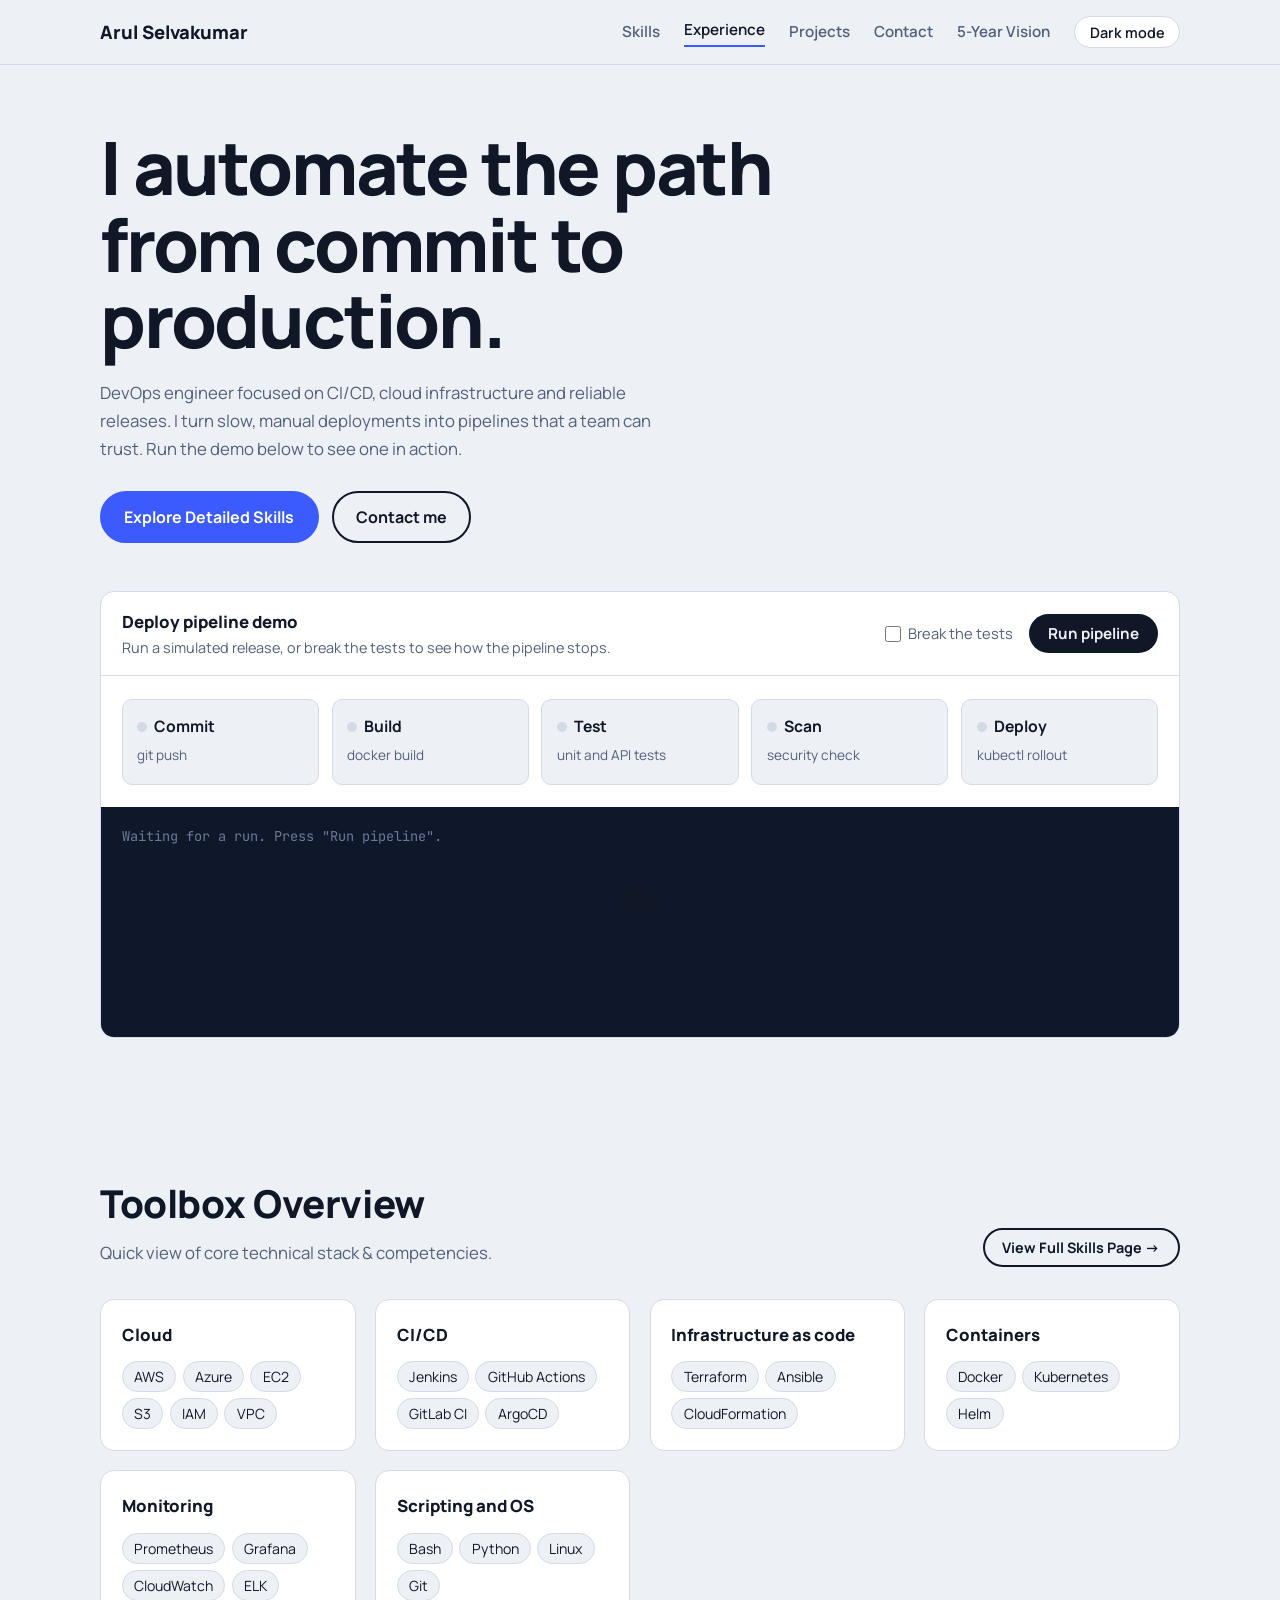
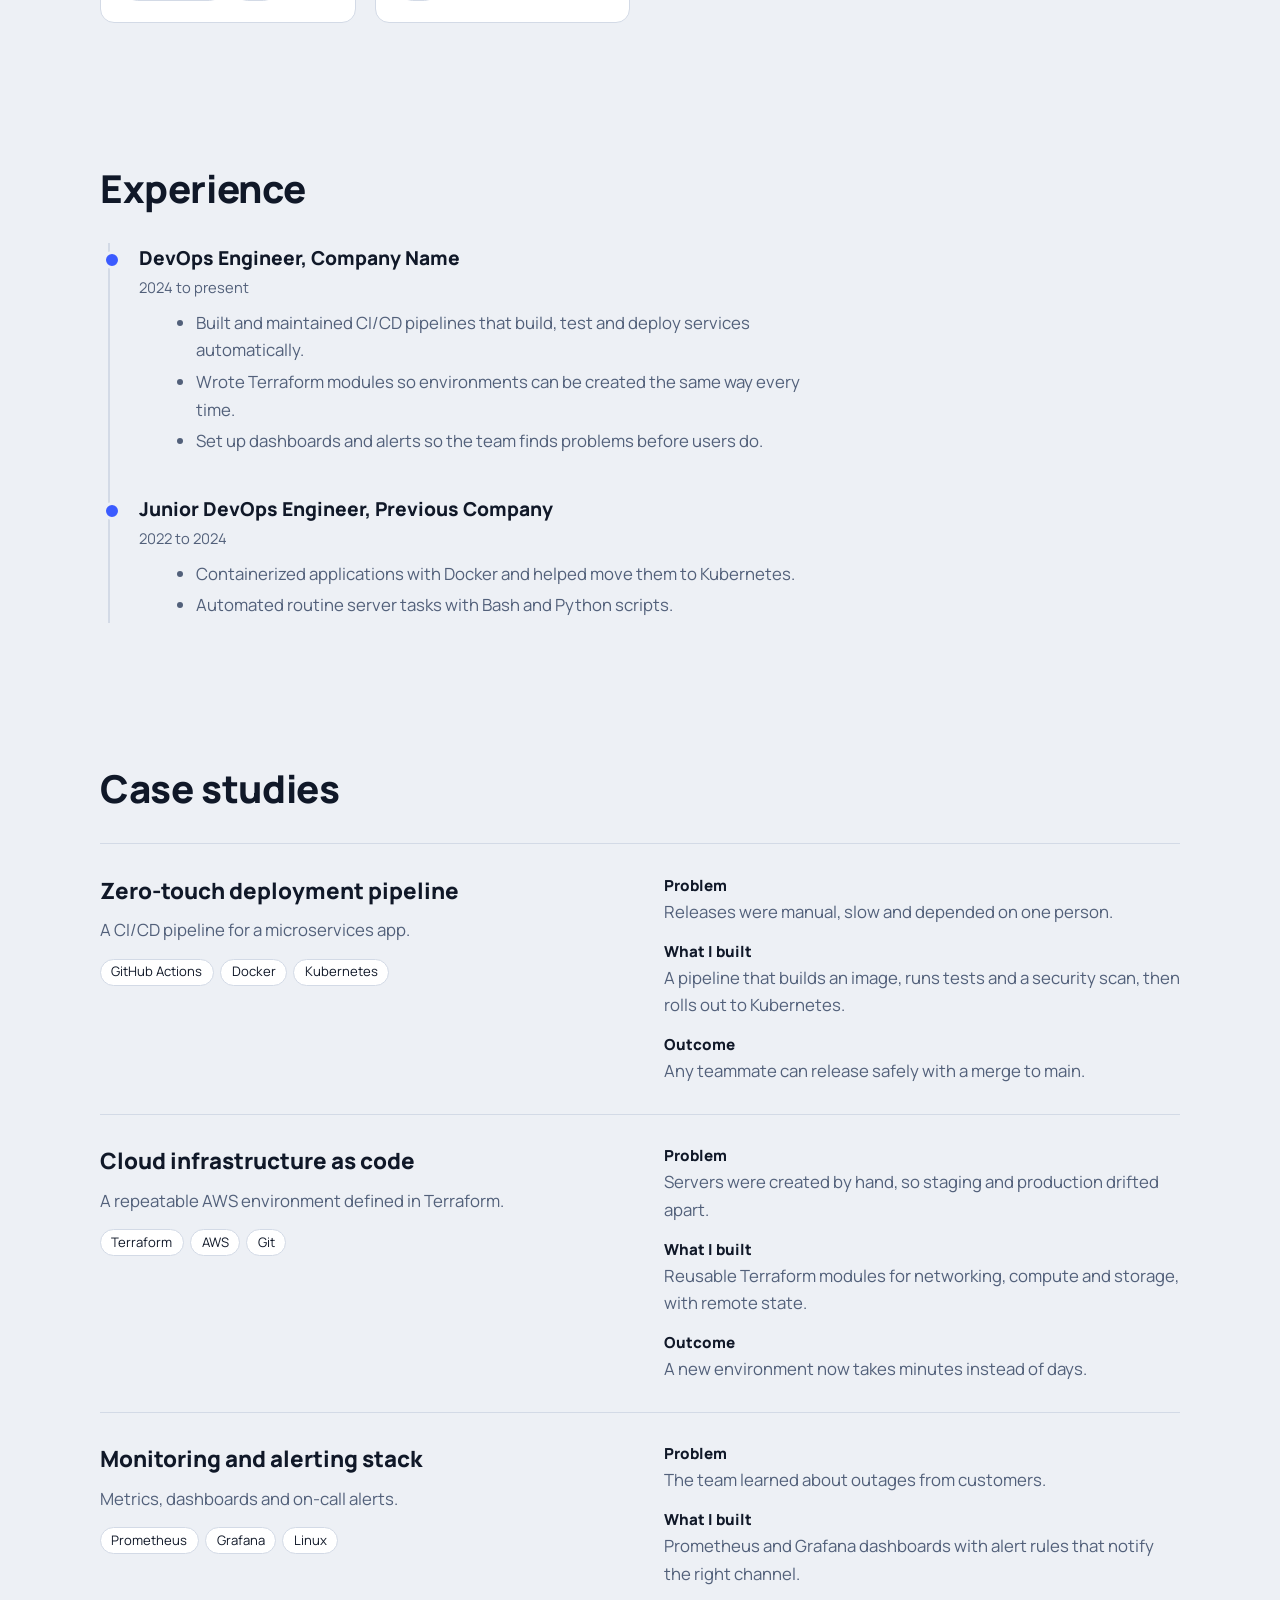
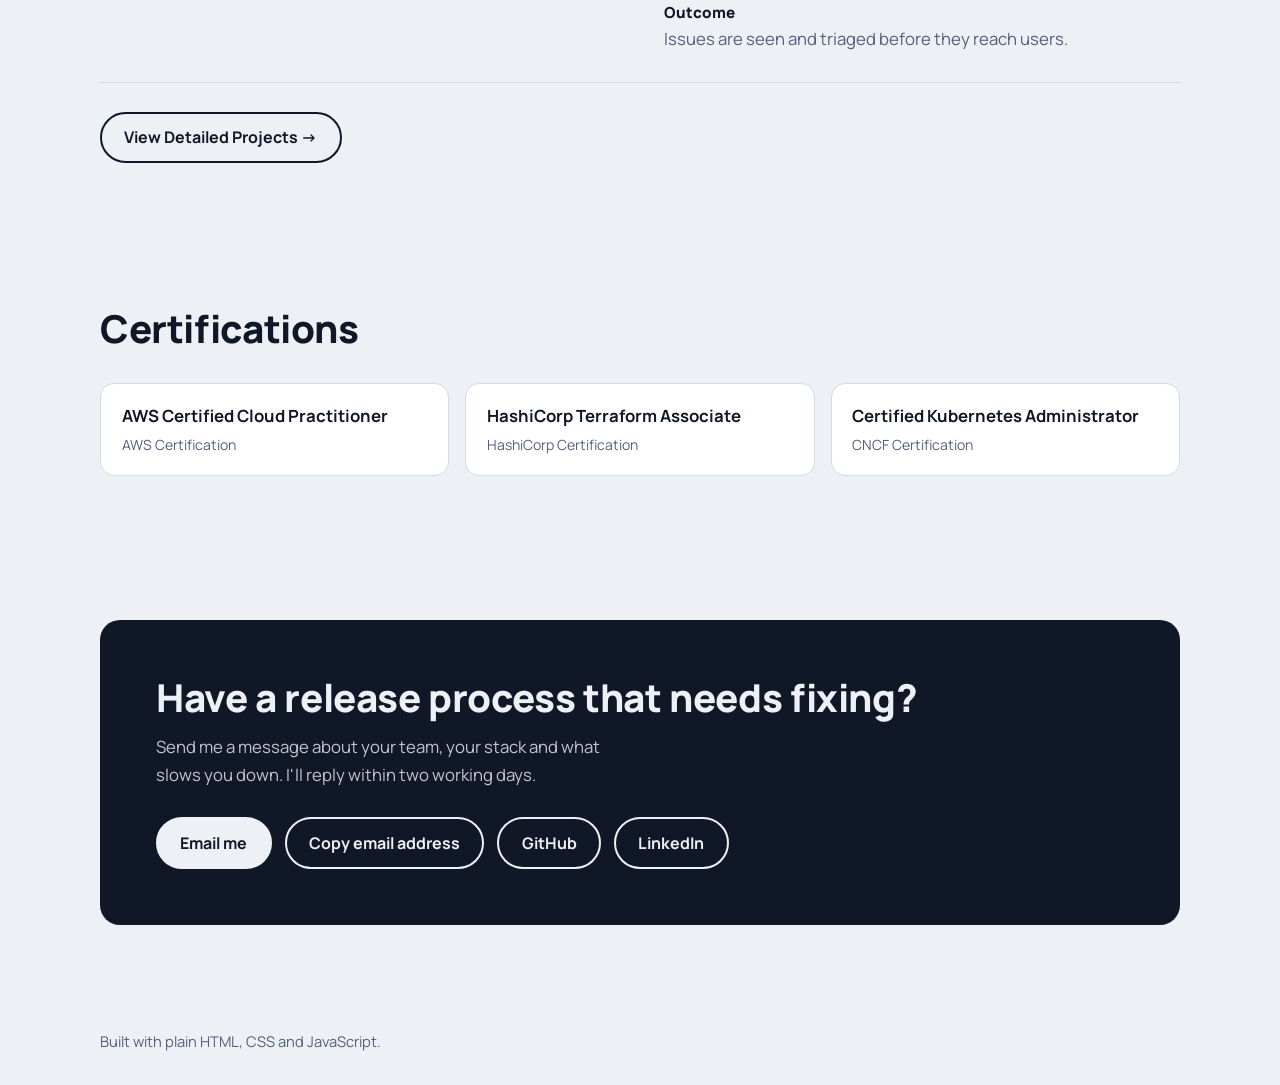
==== commit 35e7a119: "adding experience.html page to exisiting project" ====
--- a/index.html
+++ b/index.html
@@ -1,315 +1,462 @@
 <!DOCTYPE html>
 <html lang="en">
-<head>
-  <meta charset="UTF-8" />
-  <meta name="viewport" content="width=device-width, initial-scale=1" />
-  <title>Arul Selvakumar | DevOps Engineer</title>
-
-  <!-- Google Fonts: Manrope & JetBrains Mono -->
-  <link rel="preconnect" href="https://fonts.googleapis.com" />
-  <link rel="preconnect" href="https://fonts.gstatic.com" crossorigin />
-  <link href="https://fonts.googleapis.com/css2?family=JetBrains+Mono:wght@400;500&family=Manrope:wght@400;500;600;800&display=swap" rel="stylesheet" />
-
-  <!-- External Stylesheet -->
-  <link rel="stylesheet" href="style.css" />
-</head>
-
-<body>
-  <header>
-    <div class="wrap bar">
-      <a class="logo" href="index.html" id="logoName">Arul Selvakumar</a>
-      <nav>
-        <a class="hide-sm" href="skills.html">Skills</a>
-        <a class="hide-sm" href="#experience">Experience</a>
-        <a class="hide-sm" href="#projects">Projects</a>
-
-        <a class="hide-sm" href="contact.html">Contact</a>
-
-        <a href="five-year-roadmap/five-year-roadmap.html">5-Year Vision</a>
-
-        <button class="icon-btn" id="themeBtn" aria-label="Switch between light and dark theme">Dark mode</button>
-      </nav>
-    </div>
-  </header>
-
-  <main id="top">
-    <!-- HERO + PIPELINE -->
-    <section class="hero">
-      <div class="wrap">
-        <h1>I automate the path from commit to production.</h1>
-        <p class="lead">DevOps engineer focused on CI/CD, cloud infrastructure and reliable releases. I turn slow, manual deployments into pipelines that a team can trust. Run the demo below to see one in action.</p>
-        <div class="actions">
-          <a class="btn primary" href="skills.html">Explore Detailed Skills</a>
-          <a class="btn ghost" href="#contact">Contact me</a>
-        </div>
-
-        <div class="pipeline">
-          <div class="pipe-head">
-            <div>
-              <h3>Deploy pipeline demo</h3>
-              <p>Run a simulated release, or break the tests to see how the pipeline stops.</p>
+  <head>
+    <meta charset="UTF-8" />
+    <meta name="viewport" content="width=device-width, initial-scale=1" />
+    <title>Arul Selvakumar | DevOps Engineer</title>
+
+    <!-- Google Fonts: Manrope & JetBrains Mono -->
+    <link rel="preconnect" href="https://fonts.googleapis.com" />
+    <link rel="preconnect" href="https://fonts.gstatic.com" crossorigin />
+    <link
+      href="https://fonts.googleapis.com/css2?family=JetBrains+Mono:wght@400;500&family=Manrope:wght@400;500;600;800&display=swap"
+      rel="stylesheet"
+    />
+
+    <!-- External Stylesheet -->
+    <link rel="stylesheet" href="style.css" />
+  </head>
+
+  <body>
+    <header>
+      <div class="wrap bar">
+        <a class="logo" href="index.html" id="logoName">Arul Selvakumar</a>
+        <nav>
+          <a class="hide-sm" href="skills.html">Skills</a>
+          <a class="hide-sm active" href="experience.html">Experience</a>
+          <a class="hide-sm" href="#projects">Projects</a>
+
+          <a class="hide-sm" href="contact.html">Contact</a>
+
+          <a href="five-year-roadmap/five-year-roadmap.html">5-Year Vision</a>
+
+          <button
+            class="icon-btn"
+            id="themeBtn"
+            aria-label="Switch between light and dark theme"
+          >
+            Dark mode
+          </button>
+        </nav>
+      </div>
+    </header>
+
+    <main id="top">
+      <!-- HERO + PIPELINE -->
+      <section class="hero">
+        <div class="wrap">
+          <h1>I automate the path from commit to production.</h1>
+          <p class="lead">
+            DevOps engineer focused on CI/CD, cloud infrastructure and reliable
+            releases. I turn slow, manual deployments into pipelines that a team
+            can trust. Run the demo below to see one in action.
+          </p>
+          <div class="actions">
+            <a class="btn primary" href="skills.html"
+              >Explore Detailed Skills</a
+            >
+            <a class="btn ghost" href="#contact">Contact me</a>
+          </div>
+
+          <div class="pipeline">
+            <div class="pipe-head">
+              <div>
+                <h3>Deploy pipeline demo</h3>
+                <p>
+                  Run a simulated release, or break the tests to see how the
+                  pipeline stops.
+                </p>
+              </div>
+              <div class="pipe-controls">
+                <label
+                  ><input type="checkbox" id="breakTests" /> Break the
+                  tests</label
+                >
+                <button class="run" id="runBtn">Run pipeline</button>
+              </div>
             </div>
-            <div class="pipe-controls">
-              <label><input type="checkbox" id="breakTests" /> Break the tests</label>
-              <button class="run" id="runBtn">Run pipeline</button>
+            <ol class="stages" id="stages"></ol>
+            <div class="log" id="log" role="log" aria-live="polite">
+              <span class="log-empty"
+                >Waiting for a run. Press "Run pipeline".</span
+              >
             </div>
           </div>
-          <ol class="stages" id="stages"></ol>
-          <div class="log" id="log" role="log" aria-live="polite"><span class="log-empty">Waiting for a run. Press "Run pipeline".</span></div>
-        </div>
-      </div>
-    </section>
-
-    <!-- SKILLS OVERVIEW -->
-    <section id="skills">
-      <div class="wrap">
-        <div style="display: flex; justify-content: space-between; align-items: flex-end; margin-bottom: 2rem;">
-          <div>
-            <h2>Toolbox Overview</h2>
-            <p style="color: var(--muted); margin-top: -1.2rem;">Quick view of core technical stack & competencies.</p>
+        </div>
+      </section>
+
+      <!-- SKILLS OVERVIEW -->
+      <section id="skills">
+        <div class="wrap">
+          <div
+            style="
+              display: flex;
+              justify-content: space-between;
+              align-items: flex-end;
+              margin-bottom: 2rem;
+            "
+          >
+            <div>
+              <h2>Toolbox Overview</h2>
+              <p style="color: var(--muted); margin-top: -1.2rem">
+                Quick view of core technical stack & competencies.
+              </p>
+            </div>
+            <a
+              href="skills.html"
+              class="btn ghost"
+              style="padding: 0.5rem 1.1rem; font-size: 0.9rem"
+              >View Full Skills Page &rarr;</a
+            >
           </div>
-          <a href="skills.html" class="btn ghost" style="padding: 0.5rem 1.1rem; font-size: 0.9rem;">View Full Skills Page &rarr;</a>
-        </div>
-        <div class="skills" id="skillGrid"></div>
-      </div>
-    </section>
-
-    <!-- EXPERIENCE -->
-    <section id="experience">
-      <div class="wrap">
-        <h2>Experience</h2>
-        <div class="timeline" id="timeline"></div>
-      </div>
-    </section>
-
-    <!-- PROJECTS -->
-    <section id="projects">
-      <div class="wrap">
-        <h2>Case studies</h2>
-        <div id="caseList"></div>
-        <div class="actions">
-      <a href="projects/projects.html" class="btn ghost">
-        View Detailed Projects &rarr;
-      </a>
-    </div>
-      </div>
-    </section>
-
-    <!-- CERTIFICATIONS -->
-    <section id="certs">
-      <div class="wrap">
-        <h2>Certifications</h2>
-        <div class="certs" id="certGrid"></div>
-      </div>
-    </section>
-
-    <!-- CONTACT -->
-    <section id="contact">
-      <div class="wrap">
-        <div class="contact-box">
-          <h2>Have a release process that needs fixing?</h2>
-          <p>Send me a message about your team, your stack and what slows you down. I'll reply within two working days.</p>
+          <div class="skills" id="skillGrid"></div>
+        </div>
+      </section>
+
+      <!-- EXPERIENCE -->
+      <section id="experience">
+        <div class="wrap">
+          <h2>Experience</h2>
+          <div class="timeline" id="timeline"></div>
+        </div>
+      </section>
+
+      <!-- PROJECTS -->
+      <section id="projects">
+        <div class="wrap">
+          <h2>Case studies</h2>
+          <div id="caseList"></div>
           <div class="actions">
-            <a class="btn primary" id="mailBtn" href="mailto:you@example.com">Email me</a>
-            <button class="btn ghost" id="copyBtn">Copy email address</button>
-            <a class="btn ghost" href="https://github.com/your-username" target="_blank" rel="noopener">GitHub</a>
-            <a class="btn ghost" href="https://linkedin.com/in/your-username" target="_blank" rel="noopener">LinkedIn</a>
+            <a href="projects/projects.html" class="btn ghost">
+              View Detailed Projects &rarr;
+            </a>
           </div>
         </div>
-      </div>
-    </section>
-  </main>
-
-  <footer><div class="wrap">Built with plain HTML, CSS and JavaScript.</div></footer>
-  <div class="toast" id="toast" role="status" aria-live="polite"></div>
-
-  <!-- Shared Theme JS -->
-  <script src="theme.js"></script>
-
-  <!-- Page Logic Script -->
-  <script>
-    const profile = { name: "Arul Selvakumar", email: "you@example.com" };
-
-    const skills = [
-      { group: "Cloud", items: ["AWS", "Azure", "EC2", "S3", "IAM", "VPC"] },
-      { group: "CI/CD", items: ["Jenkins", "GitHub Actions", "GitLab CI", "ArgoCD"] },
-      { group: "Infrastructure as code", items: ["Terraform", "Ansible", "CloudFormation"] },
-      { group: "Containers", items: ["Docker", "Kubernetes", "Helm"] },
-      { group: "Monitoring", items: ["Prometheus", "Grafana", "CloudWatch", "ELK"] },
-      { group: "Scripting and OS", items: ["Bash", "Python", "Linux", "Git"] }
-    ];
-
-    const jobs = [
-      {
-        role: "DevOps Engineer", company: "Company Name", when: "2024 to present",
-        points: [
-          "Built and maintained CI/CD pipelines that build, test and deploy services automatically.",
-          "Wrote Terraform modules so environments can be created the same way every time.",
-          "Set up dashboards and alerts so the team finds problems before users do."
-        ]
-      },
-      {
-        role: "Junior DevOps Engineer", company: "Previous Company", when: "2022 to 2024",
-        points: [
-          "Containerized applications with Docker and helped move them to Kubernetes.",
-          "Automated routine server tasks with Bash and Python scripts."
-        ]
-      }
-    ];
-
-    const cases = [
-      {
-        title: "Zero-touch deployment pipeline",
-        summary: "A CI/CD pipeline for a microservices app.",
-        problem: "Releases were manual, slow and depended on one person.",
-        solution: "A pipeline that builds an image, runs tests and a security scan, then rolls out to Kubernetes.",
-        result: "Any teammate can release safely with a merge to main.",
-        tags: ["GitHub Actions", "Docker", "Kubernetes"]
-      },
-      {
-        title: "Cloud infrastructure as code",
-        summary: "A repeatable AWS environment defined in Terraform.",
-        problem: "Servers were created by hand, so staging and production drifted apart.",
-        solution: "Reusable Terraform modules for networking, compute and storage, with remote state.",
-        result: "A new environment now takes minutes instead of days.",
-        tags: ["Terraform", "AWS", "Git"]
-      },
-      {
-        title: "Monitoring and alerting stack",
-        summary: "Metrics, dashboards and on-call alerts.",
-        problem: "The team learned about outages from customers.",
-        solution: "Prometheus and Grafana dashboards with alert rules that notify the right channel.",
-        result: "Issues are seen and triaged before they reach users.",
-        tags: ["Prometheus", "Grafana", "Linux"]
-      }
-    ];
-
-    const certs = [
-      { name: "AWS Certified Cloud Practitioner", meta: "AWS Certification" },
-      { name: "HashiCorp Terraform Associate", meta: "HashiCorp Certification" },
-      { name: "Certified Kubernetes Administrator", meta: "CNCF Certification" }
-    ];
-
-    /* Render Content */
-    document.title = `${profile.name} | DevOps Engineer`;
-    document.getElementById("logoName").textContent = profile.name;
-    document.getElementById("mailBtn").href = "mailto:" + profile.email;
-
-    document.getElementById("skillGrid").innerHTML = skills.map(s => `
+      </section>
+
+      <!-- CERTIFICATIONS -->
+      <section id="certs">
+        <div class="wrap">
+          <h2>Certifications</h2>
+          <div class="certs" id="certGrid"></div>
+        </div>
+      </section>
+
+      <!-- CONTACT -->
+      <section id="contact">
+        <div class="wrap">
+          <div class="contact-box">
+            <h2>Have a release process that needs fixing?</h2>
+            <p>
+              Send me a message about your team, your stack and what slows you
+              down. I'll reply within two working days.
+            </p>
+            <div class="actions">
+              <a class="btn primary" id="mailBtn" href="mailto:you@example.com"
+                >Email me</a
+              >
+              <button class="btn ghost" id="copyBtn">Copy email address</button>
+              <a
+                class="btn ghost"
+                href="https://github.com/your-username"
+                target="_blank"
+                rel="noopener"
+                >GitHub</a
+              >
+              <a
+                class="btn ghost"
+                href="https://linkedin.com/in/your-username"
+                target="_blank"
+                rel="noopener"
+                >LinkedIn</a
+              >
+            </div>
+          </div>
+        </div>
+      </section>
+    </main>
+
+    <footer>
+      <div class="wrap">Built with plain HTML, CSS and JavaScript.</div>
+    </footer>
+    <div class="toast" id="toast" role="status" aria-live="polite"></div>
+
+    <!-- Shared Theme JS -->
+    <script src="theme.js"></script>
+
+    <!-- Page Logic Script -->
+    <script>
+      const profile = { name: "Arul Selvakumar", email: "you@example.com" };
+
+      const skills = [
+        { group: "Cloud", items: ["AWS", "Azure", "EC2", "S3", "IAM", "VPC"] },
+        {
+          group: "CI/CD",
+          items: ["Jenkins", "GitHub Actions", "GitLab CI", "ArgoCD"],
+        },
+        {
+          group: "Infrastructure as code",
+          items: ["Terraform", "Ansible", "CloudFormation"],
+        },
+        { group: "Containers", items: ["Docker", "Kubernetes", "Helm"] },
+        {
+          group: "Monitoring",
+          items: ["Prometheus", "Grafana", "CloudWatch", "ELK"],
+        },
+        {
+          group: "Scripting and OS",
+          items: ["Bash", "Python", "Linux", "Git"],
+        },
+      ];
+
+      const jobs = [
+        {
+          role: "DevOps Engineer",
+          company: "Company Name",
+          when: "2024 to present",
+          points: [
+            "Built and maintained CI/CD pipelines that build, test and deploy services automatically.",
+            "Wrote Terraform modules so environments can be created the same way every time.",
+            "Set up dashboards and alerts so the team finds problems before users do.",
+          ],
+        },
+        {
+          role: "Junior DevOps Engineer",
+          company: "Previous Company",
+          when: "2022 to 2024",
+          points: [
+            "Containerized applications with Docker and helped move them to Kubernetes.",
+            "Automated routine server tasks with Bash and Python scripts.",
+          ],
+        },
+      ];
+
+      const cases = [
+        {
+          title: "Zero-touch deployment pipeline",
+          summary: "A CI/CD pipeline for a microservices app.",
+          problem: "Releases were manual, slow and depended on one person.",
+          solution:
+            "A pipeline that builds an image, runs tests and a security scan, then rolls out to Kubernetes.",
+          result: "Any teammate can release safely with a merge to main.",
+          tags: ["GitHub Actions", "Docker", "Kubernetes"],
+        },
+        {
+          title: "Cloud infrastructure as code",
+          summary: "A repeatable AWS environment defined in Terraform.",
+          problem:
+            "Servers were created by hand, so staging and production drifted apart.",
+          solution:
+            "Reusable Terraform modules for networking, compute and storage, with remote state.",
+          result: "A new environment now takes minutes instead of days.",
+          tags: ["Terraform", "AWS", "Git"],
+        },
+        {
+          title: "Monitoring and alerting stack",
+          summary: "Metrics, dashboards and on-call alerts.",
+          problem: "The team learned about outages from customers.",
+          solution:
+            "Prometheus and Grafana dashboards with alert rules that notify the right channel.",
+          result: "Issues are seen and triaged before they reach users.",
+          tags: ["Prometheus", "Grafana", "Linux"],
+        },
+      ];
+
+      const certs = [
+        { name: "AWS Certified Cloud Practitioner", meta: "AWS Certification" },
+        {
+          name: "HashiCorp Terraform Associate",
+          meta: "HashiCorp Certification",
+        },
+        {
+          name: "Certified Kubernetes Administrator",
+          meta: "CNCF Certification",
+        },
+      ];
+
+      /* Render Content */
+      document.title = `${profile.name} | DevOps Engineer`;
+      document.getElementById("logoName").textContent = profile.name;
+      document.getElementById("mailBtn").href = "mailto:" + profile.email;
+
+      document.getElementById("skillGrid").innerHTML = skills
+        .map(
+          (s) => `
       <div class="skill-group">
         <h3>${s.group}</h3>
-        <ul>${s.items.map(i => `<li>${i}</li>`).join("")}</ul>
-      </div>`).join("");
-
-    document.getElementById("timeline").innerHTML = jobs.map(j => `
+        <ul>${s.items.map((i) => `<li>${i}</li>`).join("")}</ul>
+      </div>`
+        )
+        .join("");
+
+      document.getElementById("timeline").innerHTML = jobs
+        .map(
+          (j) => `
       <article class="job">
         <h3>${j.role}, ${j.company}</h3>
         <div class="when">${j.when}</div>
-        <ul>${j.points.map(p => `<li>${p}</li>`).join("")}</ul>
-      </article>`).join("");
-
-    document.getElementById("caseList").innerHTML = cases.map(c => `
+        <ul>${j.points.map((p) => `<li>${p}</li>`).join("")}</ul>
+      </article>`
+        )
+        .join("");
+
+      document.getElementById("caseList").innerHTML = cases
+        .map(
+          (c) => `
       <article class="case">
         <div>
           <h3>${c.title}</h3>
           <p>${c.summary}</p>
-          <div class="tags">${c.tags.map(t => `<span class="tag">${t}</span>`).join("")}</div>
+          <div class="tags">${c.tags
+            .map((t) => `<span class="tag">${t}</span>`)
+            .join("")}</div>
         </div>
         <dl>
           <div><dt>Problem</dt><dd>${c.problem}</dd></div>
           <div><dt>What I built</dt><dd>${c.solution}</dd></div>
           <div><dt>Outcome</dt><dd>${c.result}</dd></div>
         </dl>
-      </article>`).join("");
-
-    document.getElementById("certGrid").innerHTML = certs.map(c => `
-      <div class="cert"><b>${c.name}</b><br><small>${c.meta}</small></div>`).join("");
-
-    /* Pipeline Runner Logic */
-    const stages = [
-      { name: "Commit", note: "git push", logs: ["Push received on branch main", "Webhook triggered the pipeline"] },
-      { name: "Build", note: "docker build", logs: ["Pulling base image", "Installing dependencies", "Image built: app:1.4.2"] },
-      { name: "Test", note: "unit and API tests", logs: ["Running 48 unit tests", "Running 12 API tests"], failLog: "3 tests failed: checkout_total, login_timeout, cart_empty" },
-      { name: "Scan", note: "security check", logs: ["Scanning image for vulnerabilities", "No critical issues found"] },
-      { name: "Deploy", note: "kubectl rollout", logs: ["Applying manifests to the cluster", "Rolling update: 3 of 3 pods ready", "Health check passed"] }
-    ];
-
-    const stageList = document.getElementById("stages");
-    const logBox = document.getElementById("log");
-    const runBtn = document.getElementById("runBtn");
-    const breakBox = document.getElementById("breakTests");
-
-    function drawStages() {
-      stageList.innerHTML = stages.map((s, i) => `
+      </article>`
+        )
+        .join("");
+
+      document.getElementById("certGrid").innerHTML = certs
+        .map(
+          (c) => `
+      <div class="cert"><b>${c.name}</b><br><small>${c.meta}</small></div>`
+        )
+        .join("");
+
+      /* Pipeline Runner Logic */
+      const stages = [
+        {
+          name: "Commit",
+          note: "git push",
+          logs: [
+            "Push received on branch main",
+            "Webhook triggered the pipeline",
+          ],
+        },
+        {
+          name: "Build",
+          note: "docker build",
+          logs: [
+            "Pulling base image",
+            "Installing dependencies",
+            "Image built: app:1.4.2",
+          ],
+        },
+        {
+          name: "Test",
+          note: "unit and API tests",
+          logs: ["Running 48 unit tests", "Running 12 API tests"],
+          failLog: "3 tests failed: checkout_total, login_timeout, cart_empty",
+        },
+        {
+          name: "Scan",
+          note: "security check",
+          logs: [
+            "Scanning image for vulnerabilities",
+            "No critical issues found",
+          ],
+        },
+        {
+          name: "Deploy",
+          note: "kubectl rollout",
+          logs: [
+            "Applying manifests to the cluster",
+            "Rolling update: 3 of 3 pods ready",
+            "Health check passed",
+          ],
+        },
+      ];
+
+      const stageList = document.getElementById("stages");
+      const logBox = document.getElementById("log");
+      const runBtn = document.getElementById("runBtn");
+      const breakBox = document.getElementById("breakTests");
+
+      function drawStages() {
+        stageList.innerHTML = stages
+          .map(
+            (s, i) => `
         <li class="stage" data-state="idle" id="stage-${i}">
           <b><span class="dot"></span>${s.name}</b>
           <span>${s.note}</span>
-        </li>`).join("");
-    }
-
-    const sleep = ms => new Promise(r => setTimeout(r, ms));
-    let startTime = 0;
-
-    function log(text, kind = "") {
-      const secs = ((Date.now() - startTime) / 1000).toFixed(1).padStart(4, "0");
-      const line = document.createElement("div");
-      line.innerHTML = `<span class="t">[${secs}s]</span><span class="${kind}">${text}</span>`;
-      logBox.appendChild(line);
-      logBox.scrollTop = logBox.scrollHeight;
-    }
-
-    const setState = (i, state) => document.getElementById("stage-" + i).dataset.state = state;
-
-    async function runPipeline() {
-      runBtn.disabled = true;
+        </li>`
+          )
+          .join("");
+      }
+
+      const sleep = (ms) => new Promise((r) => setTimeout(r, ms));
+      let startTime = 0;
+
+      function log(text, kind = "") {
+        const secs = ((Date.now() - startTime) / 1000)
+          .toFixed(1)
+          .padStart(4, "0");
+        const line = document.createElement("div");
+        line.innerHTML = `<span class="t">[${secs}s]</span><span class="${kind}">${text}</span>`;
+        logBox.appendChild(line);
+        logBox.scrollTop = logBox.scrollHeight;
+      }
+
+      const setState = (i, state) =>
+        (document.getElementById("stage-" + i).dataset.state = state);
+
+      async function runPipeline() {
+        runBtn.disabled = true;
+        drawStages();
+        logBox.innerHTML = "";
+        startTime = Date.now();
+        log("Pipeline started");
+
+        for (let i = 0; i < stages.length; i++) {
+          const s = stages[i];
+          setState(i, "running");
+          log(`Stage: ${s.name}`, "warn");
+
+          for (const line of s.logs) {
+            await sleep(450);
+            log(line);
+          }
+
+          if (s.name === "Test" && breakBox.checked) {
+            await sleep(450);
+            log(s.failLog, "err");
+            setState(i, "failed");
+            for (let j = i + 1; j < stages.length; j++) setState(j, "skipped");
+            log("Pipeline stopped. Nothing was deployed.", "err");
+            log("Alert sent to the on-call channel", "warn");
+            runBtn.disabled = false;
+            return;
+          }
+          await sleep(300);
+          setState(i, "success");
+          log(`${s.name} passed`, "ok");
+        }
+        log("Release complete. Version 1.4.2 is live.", "ok");
+        runBtn.disabled = false;
+      }
+
+      runBtn.addEventListener("click", runPipeline);
       drawStages();
-      logBox.innerHTML = "";
-      startTime = Date.now();
-      log("Pipeline started");
-
-      for (let i = 0; i < stages.length; i++) {
-        const s = stages[i];
-        setState(i, "running");
-        log(`Stage: ${s.name}`, "warn");
-
-        for (const line of s.logs) { await sleep(450); log(line); }
-
-        if (s.name === "Test" && breakBox.checked) {
-          await sleep(450);
-          log(s.failLog, "err");
-          setState(i, "failed");
-          for (let j = i + 1; j < stages.length; j++) setState(j, "skipped");
-          log("Pipeline stopped. Nothing was deployed.", "err");
-          log("Alert sent to the on-call channel", "warn");
-          runBtn.disabled = false;
-          return;
+
+      /* Copy Email Toast */
+      const toast = document.getElementById("toast");
+      function showToast(msg) {
+        toast.textContent = msg;
+        toast.classList.add("show");
+        setTimeout(() => toast.classList.remove("show"), 2200);
+      }
+      document.getElementById("copyBtn").addEventListener("click", async () => {
+        try {
+          await navigator.clipboard.writeText(profile.email);
+          showToast("Email address copied");
+        } catch (e) {
+          showToast("Copy failed. Please copy it manually: " + profile.email);
         }
-        await sleep(300);
-        setState(i, "success");
-        log(`${s.name} passed`, "ok");
-      }
-      log("Release complete. Version 1.4.2 is live.", "ok");
-      runBtn.disabled = false;
-    }
-
-    runBtn.addEventListener("click", runPipeline);
-    drawStages();
-
-    /* Copy Email Toast */
-    const toast = document.getElementById("toast");
-    function showToast(msg) {
-      toast.textContent = msg;
-      toast.classList.add("show");
-      setTimeout(() => toast.classList.remove("show"), 2200);
-    }
-    document.getElementById("copyBtn").addEventListener("click", async () => {
-      try {
-        await navigator.clipboard.writeText(profile.email);
-        showToast("Email address copied");
-      } catch (e) {
-        showToast("Copy failed. Please copy it manually: " + profile.email);
-      }
-    });
-  </script>
-</body>
+      });
+    </script>
+  </body>
 </html>
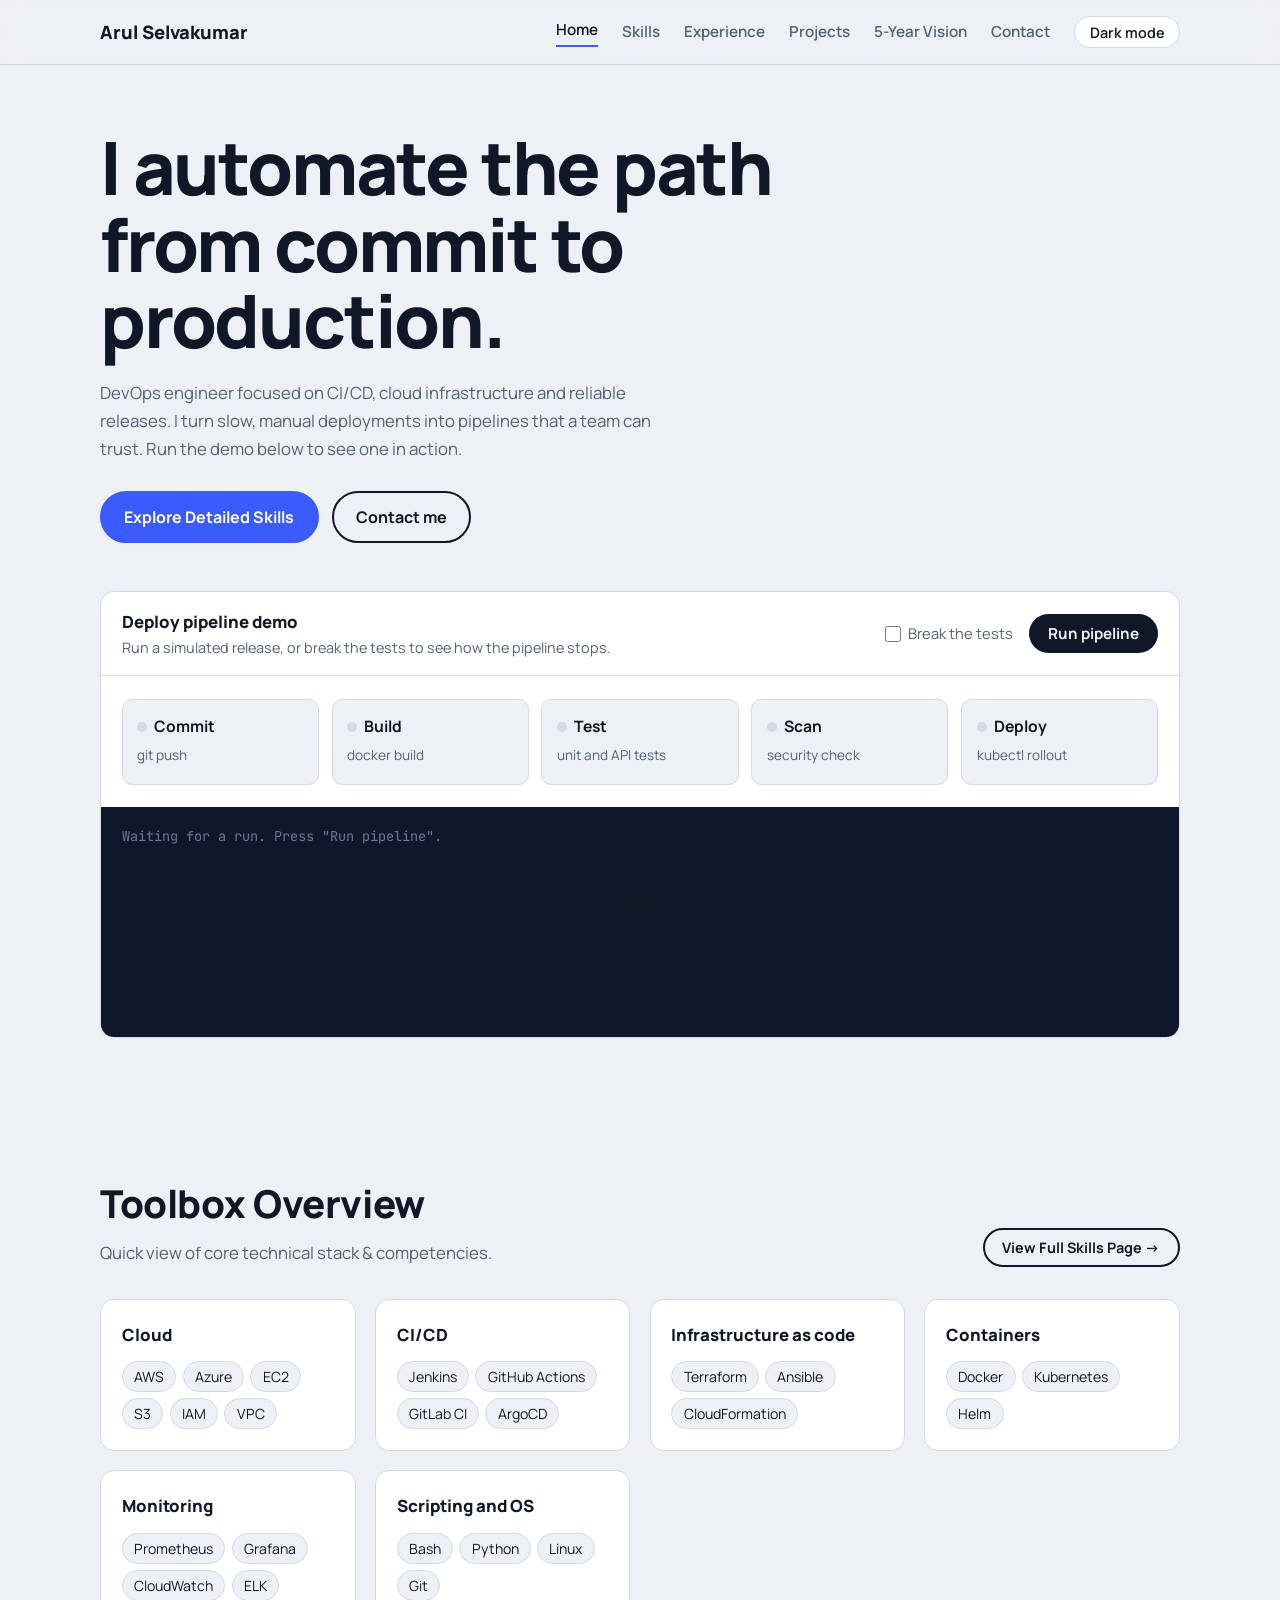
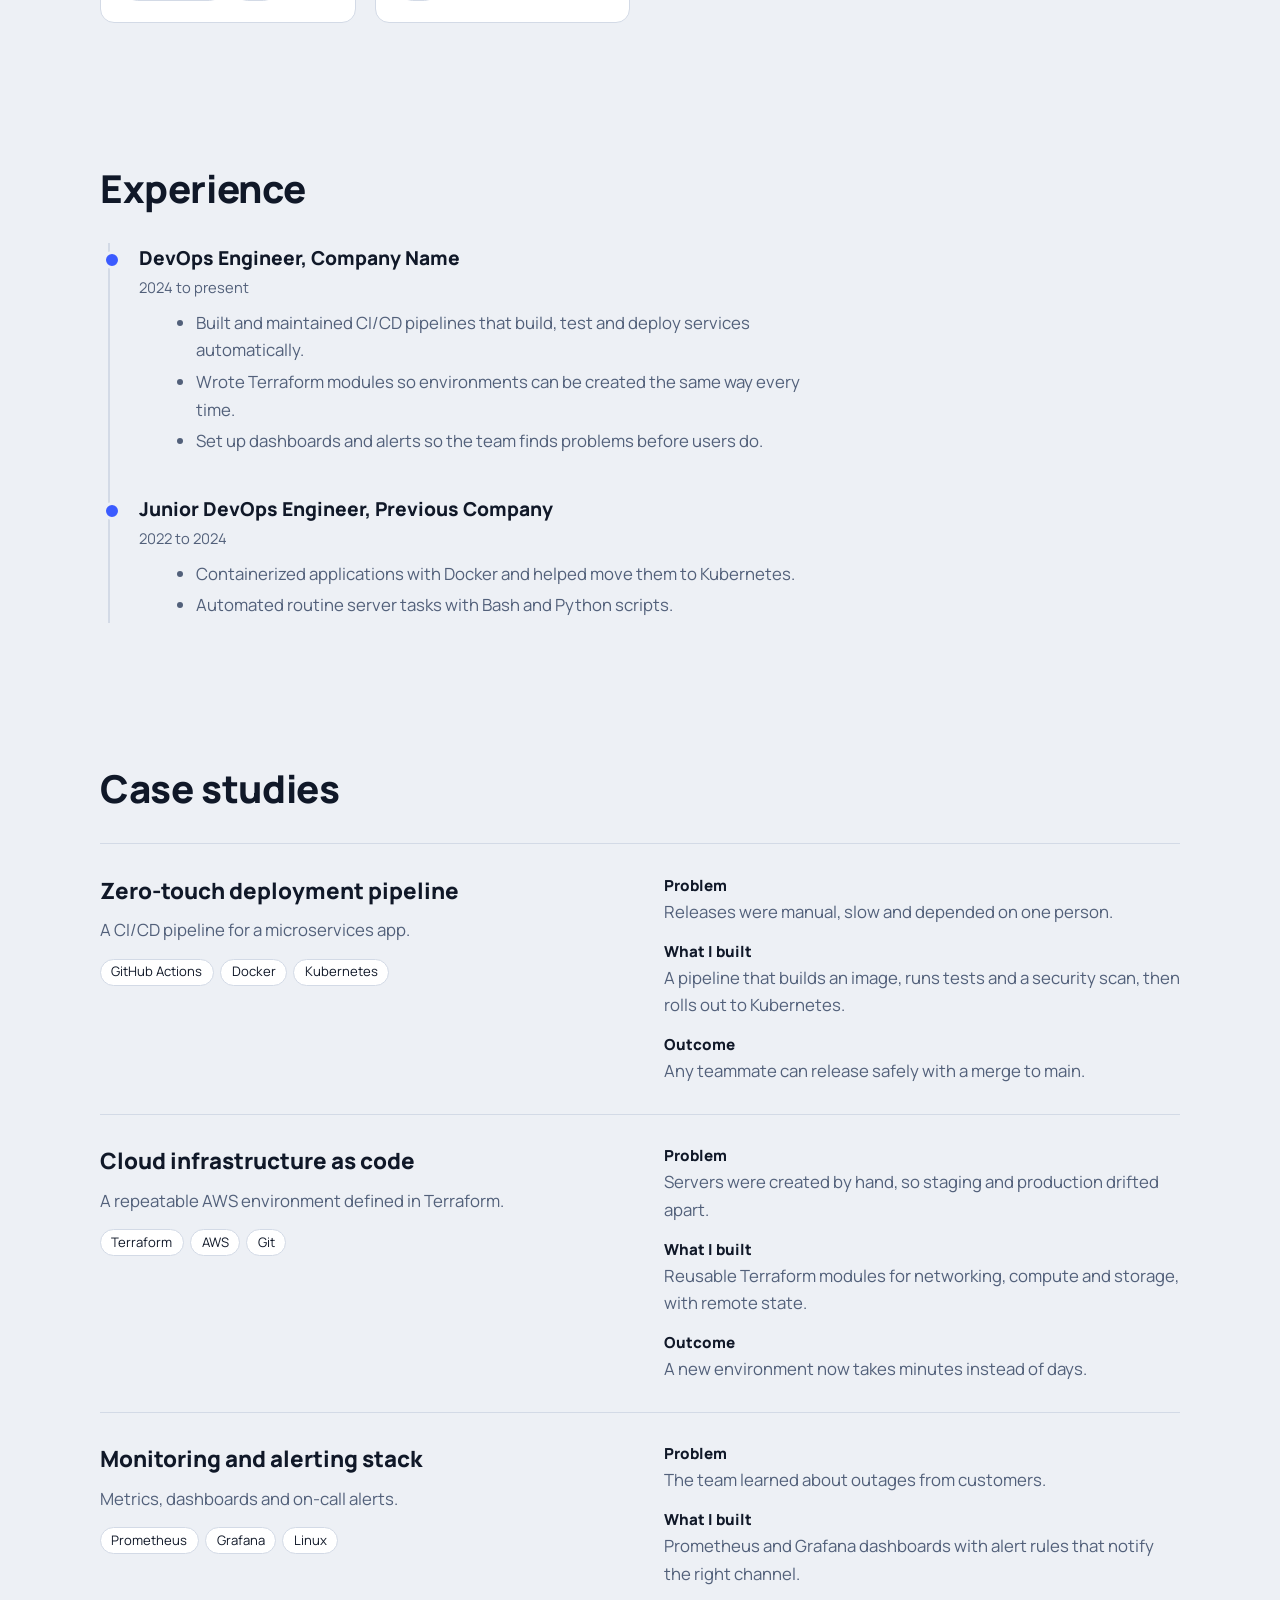
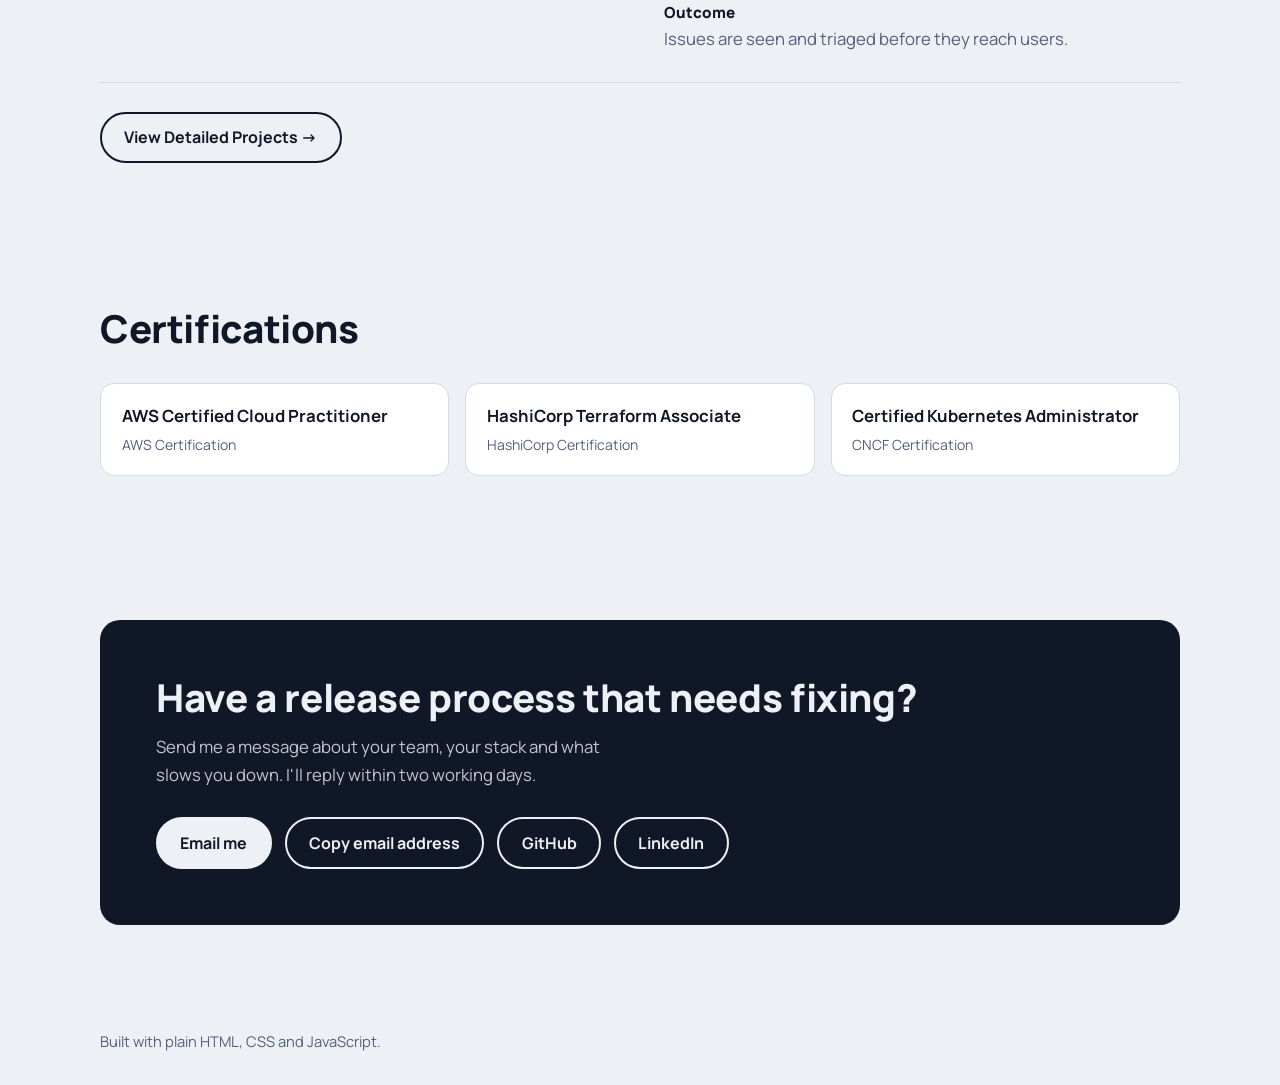
==== commit 9275674f: "corrected navigaion parts" ====
--- a/index.html
+++ b/index.html
@@ -21,23 +21,21 @@
     <header>
       <div class="wrap bar">
         <a class="logo" href="index.html" id="logoName">Arul Selvakumar</a>
-        <nav>
-          <a class="hide-sm" href="skills.html">Skills</a>
-          <a class="hide-sm active" href="experience.html">Experience</a>
-          <a class="hide-sm" href="#projects">Projects</a>
-
-          <a class="hide-sm" href="contact.html">Contact</a>
-
-          <a href="five-year-roadmap/five-year-roadmap.html">5-Year Vision</a>
-
-          <button
-            class="icon-btn"
-            id="themeBtn"
-            aria-label="Switch between light and dark theme"
-          >
-            Dark mode
-          </button>
-        </nav>
+      <nav>
+        <a class="hide-sm active" href="index.html">Home</a>
+        <a class="hide-sm" href="skills.html">Skills</a>
+        <a class="hide-sm" href="experience.html">Experience</a>
+        <a class="hide-sm" href="projects/projects.html">Projects</a>
+        <a href="five-year-roadmap/five-year-roadmap.html">5-Year Vision</a>
+        <a class="hide-sm" href="#contact">Contact</a>
+        <button
+          class="icon-btn"
+          id="themeBtn"
+          aria-label="Switch between light and dark theme"
+        >
+          Dark mode
+        </button>
+      </nav>
       </div>
     </header>
 
